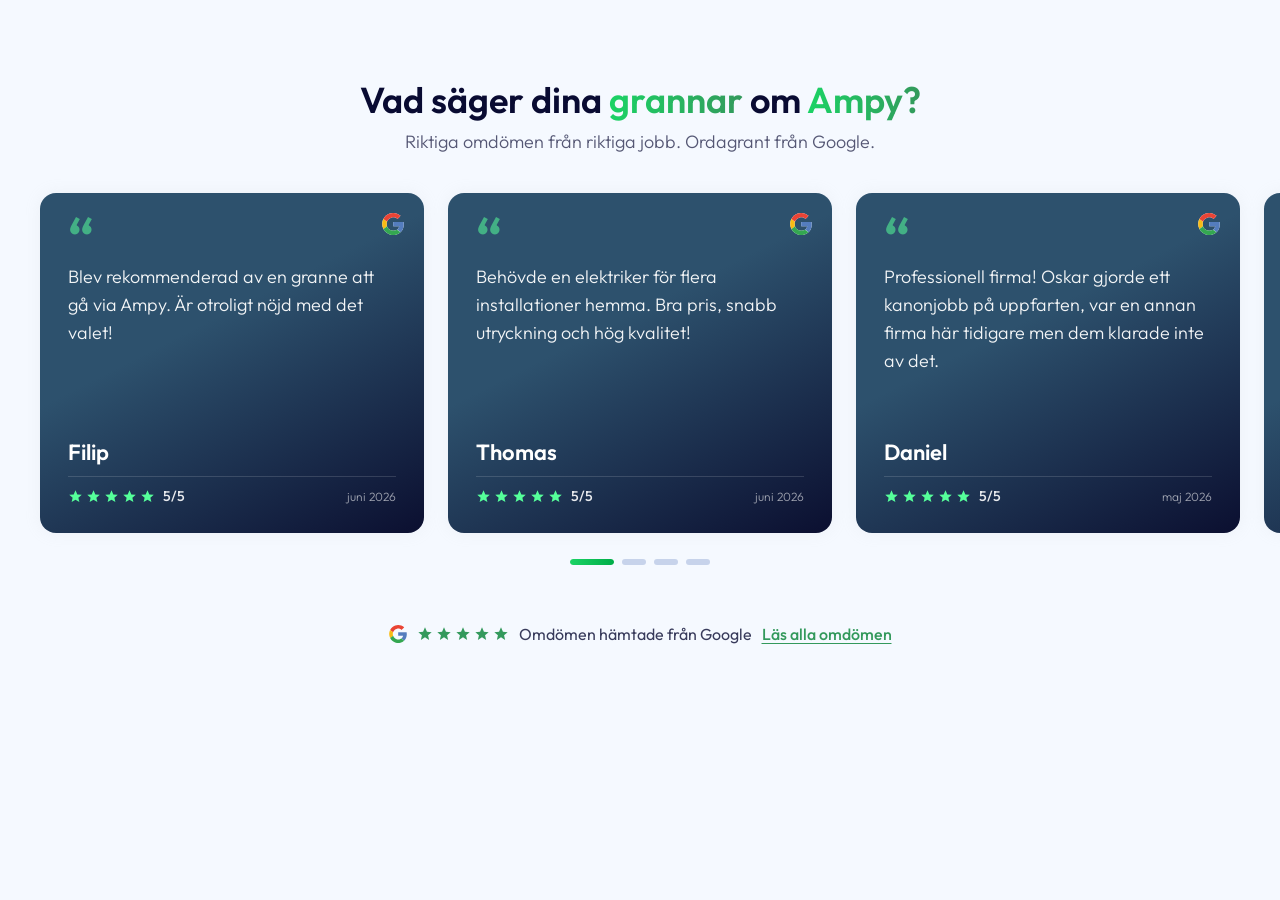
==== redesign/a/index.html @ e59522d5 "redesign: 3 divergenta riktningar (A/B/C) for owner-pick Speglar Picasso components/testimonials/red" ====
<!DOCTYPE html>
<html lang="sv-SE">
<head>
<meta charset="UTF-8">
<meta name="viewport" content="width=device-width, initial-scale=1">
<title>Ampy Testimonials — Version A: Ren scen</title>
<link rel="preconnect" href="https://fonts.googleapis.com">
<link rel="preconnect" href="https://fonts.gstatic.com" crossorigin>
<link href="https://fonts.googleapis.com/css2?family=Outfit:wght@300;400;500;600;700&display=swap" rel="stylesheet">
<link rel="stylesheet" href="../shared/tokens.css">
<link rel="stylesheet" href="../shared/splide.css">
<style>
/* ============================================================
   VERSION A — "Ren scen"
   Vit panel borta: korten står direkt på sidbakgrunden.
   Evify-ramverket (stark rubrik ovan + proof-rad under) i Ampy-DNA.
   Kortet: citat-tecken, citat, namn, delare, 5/5 + datum-meta.
   Ärlig paginering (alla prickar) + fungerande progress-bar, 6s tempo.
   ⚑ [GAP] Datum är PLATSHÅLLARE tills riktiga Google-datum bekräftats.
   ============================================================ */
html { font-size: 62.5%; box-sizing: border-box; }
*, *::before, *::after { box-sizing: inherit; }
body {
  margin: 0;
  font-family: 'Outfit', sans-serif;
  font-weight: 300;
  font-size: var(--aptext-sm);
  background: var(--color-2, hsl(216 100% 98%));
  color: var(--apmidnight-blue);
  -webkit-font-smoothing: antialiased;
}

.testimonial-a { padding: var(--apspace-2xl) var(--apspace-m); overflow: hidden; }
.testimonial-a__inner { max-width: 1200px; margin: 0 auto; }

/* --- Rubrikpartiet (Evify-mönstret: tyngre rubrik + subline) --- */
.testimonial-a__header { text-align: center; max-width: 72rem; margin: 0 auto var(--apspace-l); }
.testimonial-a__heading {
  margin: 0 0 var(--apspace-2xs);
  font-size: var(--aptext-2xl);
  font-weight: 600;
  line-height: 1.15;
  color: var(--apmidnight-blue);
}
.testimonial-a__heading .hl {
  background: linear-gradient(90deg, var(--brightgreen), var(--color-5));
  -webkit-background-clip: text; background-clip: text;
  -webkit-text-fill-color: transparent;
}
.testimonial-a__subline {
  margin: 0;
  font-size: var(--aptext-m);
  font-weight: 300;
  color: rgba(9, 11, 50, 0.68);
}

/* --- Slider --- */
.testimonial-a .splide__track { overflow: visible; }
.testimonial-a .splide { padding-bottom: var(--apspace-l); }
.card {
  display: flex; flex-direction: column;
  min-height: 340px; height: 100%;
  padding: var(--apspace-m);
  border-radius: var(--radius);
  background: linear-gradient(-27deg, #0b0f30 0%, #2d516d 60%);
  color: #fff;
  box-shadow: 0 0 16px 0 rgba(190, 190, 190, 0.14);
  position: relative;
}
.card__quote-mark {
  font-size: 5.6rem; line-height: 0.6;
  font-weight: 600;
  color: var(--apneon-mint);
  opacity: 0.55;
  height: 2.8rem;
  user-select: none;
}
.card__google {
  position: absolute; top: var(--apspace-s); right: var(--apspace-s);
  width: 22px; height: 22px;
}
.card__text {
  margin: var(--apspace-xs) 0 0;
  font-size: var(--aptext-m);
  font-weight: 300;
  line-height: 1.55;
  color: rgba(255, 255, 255, 0.94);
}
.card__spacer { flex: 1 1 auto; min-height: var(--apspace-s); }
.card__name { margin: 0 0 var(--apspace-2xs); font-size: var(--aptext-ml); font-weight: 600; }
.card__divider { border: 0; border-top: 1px solid rgba(255, 255, 255, 0.14); margin: 0 0 var(--apspace-2xs); }
.card__meta { display: flex; align-items: center; gap: 0.8rem; }
.card__stars { display: inline-flex; gap: 0.3rem; }
.card__stars svg { width: 15px; height: 15px; fill: var(--apneon-mint); }
.card__score { font-size: var(--aptext-s); font-weight: 500; color: rgba(255, 255, 255, 0.9); }
.card__date { margin-left: auto; font-size: var(--aptext-xs); font-weight: 300; color: rgba(255, 255, 255, 0.6); }

/* --- Ärlig paginering + progress-bar --- */
.testimonial-a .splide__pagination { position: static; transform: none; left: auto; margin-top: var(--apspace-s); gap: 0.8rem; padding: 0.6rem 0; justify-content: center; }
.testimonial-a .splide__pagination__page {
  width: 2.4rem; height: 0.6rem; border-radius: var(--apradius-full);
  background: #c7d3eb; border: none; opacity: 1; transform: none;
  transition: width .3s ease, background-color .3s ease;
  position: relative; overflow: hidden; cursor: pointer;
  padding: 0; margin: 0;
}
.testimonial-a .splide__pagination__page.is-active { width: 4.4rem; background: #cfe9d9; }
.testimonial-a .splide__pagination__page.is-active::after {
  content: ""; position: absolute; inset: 0; width: 100%;
  border-radius: inherit;
  background: linear-gradient(90deg, var(--brightgreen), #00ad48);
  transform: scaleX(0); transform-origin: left center;
  animation: pageLoad var(--page-duration, 6500ms) linear forwards;
}
.testimonial-a .splide__pagination__page.is-active.paused::after { animation-play-state: paused; }
@keyframes pageLoad { from { transform: scaleX(0); } to { transform: scaleX(1); } }

/* --- Proof-raden under (Evify-mönstret, candour-versionen: utan siffra) --- */
.testimonial-a__proof {
  display: flex; align-items: center; justify-content: center; flex-wrap: wrap;
  gap: 1rem; margin-top: var(--apspace-xs); text-align: center;
}
.testimonial-a__proof-g { width: 18px; height: 18px; }
.testimonial-a__proof-stars { display: inline-flex; gap: 0.3rem; }
.testimonial-a__proof-stars svg { width: 16px; height: 16px; fill: var(--color-5); }
.testimonial-a__proof-text { font-size: var(--aptext-sm); font-weight: 400; color: rgba(9, 11, 50, 0.8); }
.testimonial-a__proof-link {
  font-size: var(--aptext-sm); font-weight: 500;
  color: var(--color-5); text-decoration: underline; text-underline-offset: 3px;
}
.testimonial-a__proof-link:hover { color: var(--apteal-core); }

@media (max-width: 820px) {
  .testimonial-a { padding: var(--apspace-xl) var(--apspace-s); }
  .testimonial-a__heading { font-size: var(--aptext-xl); }
  .testimonial-a__subline { font-size: var(--aptext-sm); }
  .card { min-height: 300px; }
}
@media (prefers-reduced-motion: reduce) {
  .testimonial-a .splide__pagination__page.is-active::after { animation: none; }
}
</style>
</head>
<body>

<section class="testimonial-a" aria-label="Omdömen från Ampys kunder">
  <div class="testimonial-a__inner">

    <header class="testimonial-a__header">
      <h2 class="testimonial-a__heading">Vad säger dina <span class="hl">grannar</span> om <span class="hl">Ampy?</span></h2>
      <p class="testimonial-a__subline">Riktiga omdömen från riktiga jobb. Ordagrant från Google.</p>
    </header>

    <div class="splide" id="review-slider" aria-label="Kundomdömen">
      <div class="splide__track">
        <ul class="splide__list"><!-- slides injiceras av JS från REVIEWS --></ul>
      </div>
    </div>

    <div class="testimonial-a__proof">
      <img class="testimonial-a__proof-g" src="../shared/google-g.svg" alt="Google">
      <span class="testimonial-a__proof-stars" aria-label="Femstjärniga omdömen">
        <svg viewBox="0 0 24 24"><path d="M12 2l2.9 6.6 7.1.6-5.4 4.7 1.6 7L12 17l-6.2 3.9 1.6-7L2 9.2l7.1-.6z"/></svg>
        <svg viewBox="0 0 24 24"><path d="M12 2l2.9 6.6 7.1.6-5.4 4.7 1.6 7L12 17l-6.2 3.9 1.6-7L2 9.2l7.1-.6z"/></svg>
        <svg viewBox="0 0 24 24"><path d="M12 2l2.9 6.6 7.1.6-5.4 4.7 1.6 7L12 17l-6.2 3.9 1.6-7L2 9.2l7.1-.6z"/></svg>
        <svg viewBox="0 0 24 24"><path d="M12 2l2.9 6.6 7.1.6-5.4 4.7 1.6 7L12 17l-6.2 3.9 1.6-7L2 9.2l7.1-.6z"/></svg>
        <svg viewBox="0 0 24 24"><path d="M12 2l2.9 6.6 7.1.6-5.4 4.7 1.6 7L12 17l-6.2 3.9 1.6-7L2 9.2l7.1-.6z"/></svg>
      </span>
      <span class="testimonial-a__proof-text">Omdömen hämtade från Google</span>
      <a class="testimonial-a__proof-link" href="#gap-google-profil">Läs alla omdömen</a>
    </div>

  </div>
</section>

<script src="../shared/splide.min.js"></script>
<script>
/* Riktiga citat från ampy.se (Google-recensioner, ordagrant).
   ⚑ [GAP] date-fälten är PLATSHÅLLARE — ersätt med riktiga datum från Google-profilen.
   Jonas (avhugget citat på live) är utelämnad tills fulltexten finns. */
const REVIEWS = [
  { name: "Filip", text: "Blev rekommenderad av en granne att gå via Ampy. Är otroligt nöjd med det valet!", date: "juni 2026" },
  { name: "Thomas", text: "Behövde en elektriker för flera installationer hemma. Bra pris, snabb utryckning och hög kvalitet!", date: "juni 2026" },
  { name: "Daniel", text: "Professionell firma! Oskar gjorde ett kanonjobb på uppfarten, var en annan firma här tidigare men dem klarade inte av det.", date: "maj 2026" },
  { name: "Mathias", text: "Sökte en helhetslösning för hembatteri. Ampy levererade över förväntan. Snabbt, smidigt och tryggt!", date: "maj 2026" },
  { name: "Kristoffer", text: "Bästa elektrikern vi anlitat! Otroligt noggranna med detaljerna och städade till och med efter sig. Mycket nöjd kund.", date: "april 2026" },
  { name: "Adam", text: "Proffsig rådgivning inför vår installation. Känns tryggt att anlita experter.", date: "april 2026" },
  { name: "Moa", text: "Snabb hjälp när elcentralen strulade. Ampy dök upp direkt och löste allt med högsta precision. Rekommenderas!", date: "mars 2026" },
  { name: "Maria", text: "Hade hört gott om Ampy och de gjorde mig inte besviken. Kvalitet, transparens och bra pris i ett och samma paket!", date: "mars 2026" },
  { name: "Josephine", text: "Fick hjälp med belysningen i hela lägenheten under min renovering. Väldigt nöjd.", date: "februari 2026" },
  { name: "Sofia", text: "Jättebra och professionell service! Elektrikern förstod direkt vad som behövde göras och utförde arbetet effektivt och med mycket bra resultat.", date: "februari 2026" }
];

const STAR = '<svg viewBox="0 0 24 24" aria-hidden="true"><path d="M12 2l2.9 6.6 7.1.6-5.4 4.7 1.6 7L12 17l-6.2 3.9 1.6-7L2 9.2l7.1-.6z"/></svg>';
const list = document.querySelector('.splide__list');
list.innerHTML = REVIEWS.map(r => `
  <li class="splide__slide">
    <figure class="card" style="margin:0">
      <span class="card__quote-mark" aria-hidden="true">“</span>
      <img class="card__google" src="../shared/google-g.svg" alt="Google-omdöme">
      <blockquote class="card__text" style="margin:var(--apspace-xs) 0 0">${r.text}</blockquote>
      <span class="card__spacer"></span>
      <figcaption class="card__name">${r.name}</figcaption>
      <hr class="card__divider">
      <div class="card__meta">
        <span class="card__stars" role="img" aria-label="5 av 5 stjärnor">${STAR.repeat(5)}</span>
        <span class="card__score">5/5</span>
        <span class="card__date">${r.date}</span>
      </div>
    </figure>
  </li>`).join('');

const splide = new Splide('#review-slider', {
  type: 'slide', perPage: 3, perMove: 1, gap: '24px',
  autoplay: true, interval: 6000, speed: 500,
  pauseOnHover: true, rewind: true, arrows: false, pagination: true,
  mediaQuery: 'max',
  breakpoints: { 1024: { perPage: 2 }, 820: { perPage: 1 } }
}).mount();

/* Progress-bar på aktiv prick — samma idé som originalets (döda) loader, nu kopplad rätt */
const sliderEl = document.getElementById('review-slider');
sliderEl.style.setProperty('--page-duration', (6000 + 500) + 'ms');
const restart = () => {
  const b = sliderEl.querySelector('.splide__pagination__page.is-active');
  if (!b) return;
  b.style.animation = 'none'; void b.offsetWidth; b.style.animation = '';
};
splide.on('move', restart);
sliderEl.addEventListener('mouseenter', () => {
  const b = sliderEl.querySelector('.splide__pagination__page.is-active');
  if (b) b.classList.add('paused');
});
sliderEl.addEventListener('mouseleave', () => {
  const b = sliderEl.querySelector('.splide__pagination__page.is-active');
  if (b) b.classList.remove('paused');
});
restart();
</script>
</body>
</html>
---- redesign/shared/tokens.css ----
/* tokens.css — REAL Ampy tokens, fetched 2026-07-18 (verbatim, do not edit)
   src: https://ampy.se/wp-content/cache/flying-press/775fd0e5c09e.global-variables.min.css
   +    https://ampy.se/wp-content/cache/flying-press/c5a3e91e7e7a.color-palettes.min.css
   Assumes html{font-size:62.5%} (1rem = 10px), set by theme layer in styles.css. */

/* === global-variables.min.css === */
:root{--space-xs:clamp(0.90rem, calc(0.90rem + 0.0022 * (100vw - 380px)), 1.10rem);--space-s:clamp(1.30rem, calc(1.30rem + 0.0033 * (100vw - 380px)), 1.60rem);--space-m:clamp(2.00rem, calc(2.00rem + 0.0044 * (100vw - 380px)), 2.40rem);--space-l:clamp(3.00rem, calc(3.00rem + 0.0067 * (100vw - 380px)), 3.60rem);--space-xl:clamp(4.50rem, calc(4.50rem + 0.0100 * (100vw - 380px)), 5.40rem);--space-xxl:clamp(6.80rem, calc(6.80rem + 0.0144 * (100vw - 380px)), 8.10rem);--space-section:clamp(10.00rem, calc(10.00rem + 0.0222 * (100vw - 380px)), 12.00rem);--logo-width:clamp(12.00rem, calc(12.00rem + 0.0889 * (100vw - 380px)), 20.00rem);--h1:clamp(5.00rem, calc(5.00rem + 0.0133 * (100vw - 380px)), 6.20rem);--h2:clamp(3.70rem, calc(3.70rem + 0.0111 * (100vw - 380px)), 4.70rem);--h3:clamp(2.80rem, calc(2.80rem + 0.0078 * (100vw - 380px)), 3.50rem);--h4:clamp(2.10rem, calc(2.10rem + 0.0056 * (100vw - 380px)), 2.60rem);--h5:clamp(1.60rem, calc(1.60rem + 0.0044 * (100vw - 380px)), 2.00rem);--h6:clamp(1.20rem, calc(1.20rem + 0.0033 * (100vw - 380px)), 1.50rem);--grid-gap:var(--space-xl) var(--space-l);--grid-gap-s:var(--space-l) var(--space-m);--card-gap:var(--space-m);--content-gap:calc(var(--space-m) * 1.5);--container-gap:var(--space-xxl);--padding-section:var(--space-section) var(--space-m);--offset:80px;--text-line-height:calc(10px + 2ex);--heading-line-height:calc(7px + 2ex);--text-font-weight:400;--heading-font-weight:600;--text-color:var(--base);--heading-color:var(--base-ultra-dark);--radius:16px;--radius-inside:calc(var(--radius) * 0.5);--radius-outside:calc(var(--radius) * 1.4);--radius-btn:.3em;--radius-pill:9999px;--radius-circle:50%;--radius-s:12px;--radius-m:16px;--radius-l:24px;--radius-xl:36px;--border-color:var(--base-light);--container-width:1280px;--container-min-width:380px;--max-width:980px;--max-width-m:840px;--max-width-s:640px;--min-height:340px;--min-height-section:540px;--grid-1:repeat(1, minmax(0, 1fr));--grid-2:repeat(2, minmax(0, 1fr));--grid-3:repeat(3, minmax(0, 1fr));--grid-4:repeat(4, minmax(0, 1fr));--grid-5:repeat(5, minmax(0, 1fr));--grid-6:repeat(6, minmax(0, 1fr));--grid-7:repeat(7, minmax(0, 1fr));--grid-8:repeat(8, minmax(0, 1fr));--grid-9:repeat(9, minmax(0, 1fr));--grid-10:repeat(10, minmax(0, 1fr));--grid-11:repeat(11, minmax(0, 1fr));--grid-12:repeat(12, minmax(0, 1fr));--grid-1-2:minmax(0, 1fr) minmax(0, 2fr);--grid-1-3:minmax(0, 1fr) minmax(0, 3fr);--grid-1-4:minmax(0, 1fr) minmax(0, 4fr);--grid-2-1:minmax(0, 2fr) minmax(0, 1fr);--grid-2-3:minmax(0, 2fr) minmax(0, 3fr);--grid-2-4:minmax(0, 2fr) minmax(0, 4fr);--grid-3-1:minmax(0, 3fr) minmax(0, 1fr);--grid-3-2:minmax(0, 3fr) minmax(0, 2fr);--grid-3-4:minmax(0, 3fr) minmax(0, 4fr);--grid-4-1:minmax(0, 4fr) minmax(0, 1fr);--grid-4-2:minmax(0, 4fr) minmax(0, 2fr);--grid-4-3:minmax(0, 4fr) minmax(0, 3fr);--min-viewport:360;--max-viewport:1600;--base-font:10;--clamp-unit:1vw;--apmidnight-blue:#090b32;--apteal-core:#00a991;--apemerald-flow:#39c281;--apseafoam-mint:#5cc5b6;--apneon-mint:#55ff9a;--apsublime-green:#a0fbc9;--apmint-surge:#9de1ec;--apcrystal-blue:#b6f2ff;--apaqua-frost:#ddf9fd;--appure-white:#ffffff;--apsky-mist:#f5f9ff;--apmilk-white:#f5f5f5;--apmilk-white-5:rgba(245,245,245,0.05);--apmilk-white-10:rgba(245,245,245,0.1);--apmilk-white-20:rgba(245,245,245,0.2);--apmilk-white-30:rgba(245,245,245,0.3);--apmilk-white-40:rgba(245,245,245,0.4);--apmilk-white-50:rgba(245,245,245,0.5);--apmilk-white-60:rgba(245,245,245,0.6);--apmilk-white-70:rgba(245,245,245,0.7);--apmilk-white-80:rgba(245,245,245,0.8);--apmilk-white-90:rgba(245,245,245,0.9);--apgray-white:rgb(217,217,217);--apcharcoal-gray:rgb(51,51,51);--apdarkest-black:rgb(30,30,30);--apdarkest-black-5:rgba(30,30,30,0.05);--apdarkest-black-10:rgba(30,30,30,0.1);--apdarkest-black-20:rgba(30,30,30,0.2);--apdarkest-black-30:rgba(30,30,30,0.3);--apdarkest-black-40:rgba(30,30,30,0.4);--apdarkest-black-50:rgba(30,30,30,0.5);--apdarkest-black-60:rgba(30,30,30,0.6);--apdarkest-black-70:rgba(30,30,30,0.7);--apdarkest-black-80:rgba(30,30,30,0.8);--apdarkest-black-90:rgba(30,30,30,0.9);--apdeepest-blue:rgb(14,15,21);--appure-black:rgb(0,0,0);--appure-black-5:rgba(0,0,0,0.05);--appure-black-10:rgba(0,0,0,0.1);--appure-black-20:rgba(0,0,0,0.2);--appure-black-30:rgba(0,0,0,0.3);--appure-black-40:rgba(0,0,0,0.4);--appure-black-50:rgba(0,0,0,0.5);--appure-black-60:rgba(0,0,0,0.6);--appure-black-70:rgba(0,0,0,0.7);--appure-black-80:rgba(0,0,0,0.8);--appure-black-90:rgba(0,0,0,0.9);--apmin-screen-width:320px;--apmax-screen-width:1280px;--apmidnight-blue:rgb(9,11,50);--apteal-core:rgb(0,169,145);--apemerald-flow:rgb(57,194,129);--apseafoam-mint:rgb(92,197,182);--apneon-mint:rgb(85,255,154);--apsublime-green:rgb(160,251,201);--apmint-surge:rgb(157,225,236);--apcrystal-blue:rgb(182,242,255);--apaqua-frost:rgb(221,249,253);--appure-white:rgb(255,255,255);--apsky-mist:rgb(245,249,255);--apmilk-white:rgb(245,245,245);--apmilk-white-5:rgba(245,245,245,0.05);--apmilk-white-10:rgba(245,245,245,0.1);--apmilk-white-20:rgba(245,245,245,0.2);--apmilk-white-30:rgba(245,245,245,0.3);--apmilk-white-40:rgba(245,245,245,0.4);--apmilk-white-50:rgba(245,245,245,0.5);--apmilk-white-60:rgba(245,245,245,0.6);--apmilk-white-70:rgba(245,245,245,0.7);--apmilk-white-80:rgba(245,245,245,0.8);--apmilk-white-90:rgba(245,245,245,0.9);--apgray-white:rgb(217,217,217);--apcharcoal-gray:rgb(51,51,51);--apdarkest-black:rgb(30,30,30);--apdarkest-black-5:rgba(30,30,30,0.05);--apdarkest-black-10:rgba(30,30,30,0.1);--apdarkest-black-20:rgba(30,30,30,0.2);--apdarkest-black-30:rgba(30,30,30,0.3);--apdarkest-black-40:rgba(30,30,30,0.4);--apdarkest-black-50:rgba(30,30,30,0.5);--apdarkest-black-60:rgba(30,30,30,0.6);--apdarkest-black-70:rgba(30,30,30,0.7);--apdarkest-black-80:rgba(30,30,30,0.8);--apdarkest-black-90:rgba(30,30,30,0.9);--apdeepest-blue:rgb(14,15,21);--appure-black:rgb(0,0,0);--appure-black-5:rgba(0,0,0,0.05);--appure-black-10:rgba(0,0,0,0.1);--appure-black-20:rgba(0,0,0,0.2);--appure-black-30:rgba(0,0,0,0.3);--appure-black-40:rgba(0,0,0,0.4);--appure-black-50:rgba(0,0,0,0.5);--appure-black-60:rgba(0,0,0,0.6);--appure-black-70:rgba(0,0,0,0.7);--appure-black-80:rgba(0,0,0,0.8);--appure-black-90:rgba(0,0,0,0.9);--apspace-4xs:clamp(0.52rem,calc(-0.03vw + 0.53rem),0.49rem);--apspace-3xs:clamp(0.66rem,calc(0.05vw + 0.64rem),0.7rem);--apspace-2xs:clamp(0.82rem,calc(0.18vw + 0.76rem),0.99rem);--apspace-xs:clamp(1.02rem,calc(0.39vw + 0.9rem),1.4rem);--apspace-s:clamp(1.28rem,calc(0.73vw + 1.05rem),1.98rem);--apspace-m:clamp(1.6rem,calc(1.25vw + 1.2rem),2.8rem);--apspace-l:clamp(2rem,calc(2.04vw + 1.35rem),3.96rem);--apspace-xl:clamp(2.5rem,calc(3.23vw + 1.47rem),5.6rem);--apspace-2xl:clamp(3.13rem,calc(4.99vw + 1.53rem),7.92rem);--apspace-3xl:clamp(3.91rem,calc(7.59vw + 1.48rem),11.19rem);--apspace-4xl:clamp(4.88rem,calc(11.4vw + 1.23rem),15.83rem);--aptext-xs:clamp(1rem,calc(0.21vw + 0.93rem),1.2rem);--aptext-s:clamp(1.2rem,calc(0.21vw + 1.13rem),1.4rem);--aptext-sm:clamp(1.4rem,calc(0.21vw + 1.33rem),1.6rem);--aptext-m:clamp(1.6rem,calc(0.21vw + 1.53rem),1.8rem);--aptext-mm:clamp(1.8rem,calc(0.21vw + 1.73rem),2rem);--aptext-ml:clamp(2rem,calc(0.21vw + 1.93rem),2.2rem);--aptext-l:clamp(2.2rem,calc(0.21vw + 2.13rem),2.4rem);--aptext-lm:clamp(2.2rem,calc(0.63vw + 2rem),2.8rem);--aptext-xl:clamp(2.4rem,calc(0.83vw + 2.13rem),3.2rem);--aptext-2xl:clamp(2.6rem,calc(1.04vw + 2.27rem),3.6rem);--aptext-2-5xl:clamp(2.8rem,calc(1.25vw + 2.4rem),4rem);--aptext-3xl:clamp(3rem,calc(1.88vw + 2.4rem),4.8rem);--aptext-3-5xl:clamp(3.2rem,calc(2.08vw + 2.53rem),5.2rem);--aptext-4xl:clamp(3.4rem,calc(2.71vw + 2.53rem),6rem);--aptext-5xl:clamp(4rem,calc(3.75vw + 2.8rem),7.6rem);--aphero-title-size:var(--aptext-4xl);--appost-title-size:var(--aptext-2xl);--apnav-link-size:var(--aptext-s);--apheader-space:var(--apspace-s);--apbtn-space:var(--apspace-xs) var(--apspace-s);--apcard-space:var(--apspace-s);--apfooter-space:var(--apspace-s) var(--apspace-m);--apcolumns-1:repeat(1,minmax(0,1fr));--apcolumns-2:repeat(2,minmax(0,1fr));--apcolumns-3:repeat(3,minmax(0,1fr));--apcolumns-4:repeat(4,minmax(0,1fr));--apcolumns-5:repeat(5,minmax(0,1fr));--apcolumns-6:repeat(6,minmax(0,1fr));--apcolumns-7:repeat(7,minmax(0,1fr));--apcolumns-8:repeat(8,minmax(0,1fr));--apradius-xs:clamp(0.4rem,calc(0vw + 0.4rem),0.4rem);--apradius-s:clamp(0.6rem,calc(0.21vw + 0.53rem),0.8rem);--apradius-m:clamp(1rem,calc(0.21vw + 0.93rem),1.2rem);--apradius-l:clamp(1.6rem,calc(0.42vw + 1.47rem),2rem);--apradius-xl:clamp(2.4rem,calc(0.83vw + 2.13rem),3.2rem);--apradius-full:999rem;--apshadow-xs:0 1px 2px var(--shadow-primary);--apshadow-s:0 1.5px 3px var(--shadow-primary);--apshadow-m:0 2px 6px var(--shadow-primary);--apshadow-l:0 3px 12px var(--shadow-primary);--apshadow-xl:0 6px 48px var(--shadow-primary)}

/* === color-palettes.min.css (carries --brightgreen, --color-5, --white, --color-2) === */
:root{--white:hsl(0 0% 100%);--color-2:hsl(216 100% 98%);--color-3:hsl(237 69% 12%);--color-4:hsl(0 0% 91%);--color-5:hsl(144 50% 40%);--color-6:hsl(0 0% 74%);--color-7:hsl(189 43% 56%);--color-8:hsl(0 0% 12%);--color-9:hsl(80 100% 99%);--color-10:hsl(171 95% 41%);--color-11:hsl(185 66% 90%);--color-12:hsl(144 50% 40%);--color-13:hsl(191 100% 89%);--color-14:hsl(220 48% 22%);--color-15:hsl(171 100% 33%);--color-16:hsl(146 33% 92%);--color-17:hsl(0 0% 82%);--color-18:hsl(237 47% 20%);--color-19:hsl(0 0% 92%);--color-20:hsl(0 0% 20%);--color-21:hsl(144 100% 67%);--color-22:hsl(144 50% 40%);--color-23:hsl(146 71% 93%);--color-24:hsl(237 50% 31%);--color-25:hsl(171 95% 41%);--color-26:hsl(191 100% 86%);--color-27:hsl(0 0% 85%);--color-28:hsl(0 0% 62%);--color-29:hsl(192 100% 95%);--color-30:hsl(0 0% 75% / 0.45);--brightgreen:#1BD365;--80%-white:hsla(0, 0%, 100%, 0.8);--bricks-color-otihgr:#e4f1ea;--blue:#4b85fd;--blueishwhite:#eaf0fb}
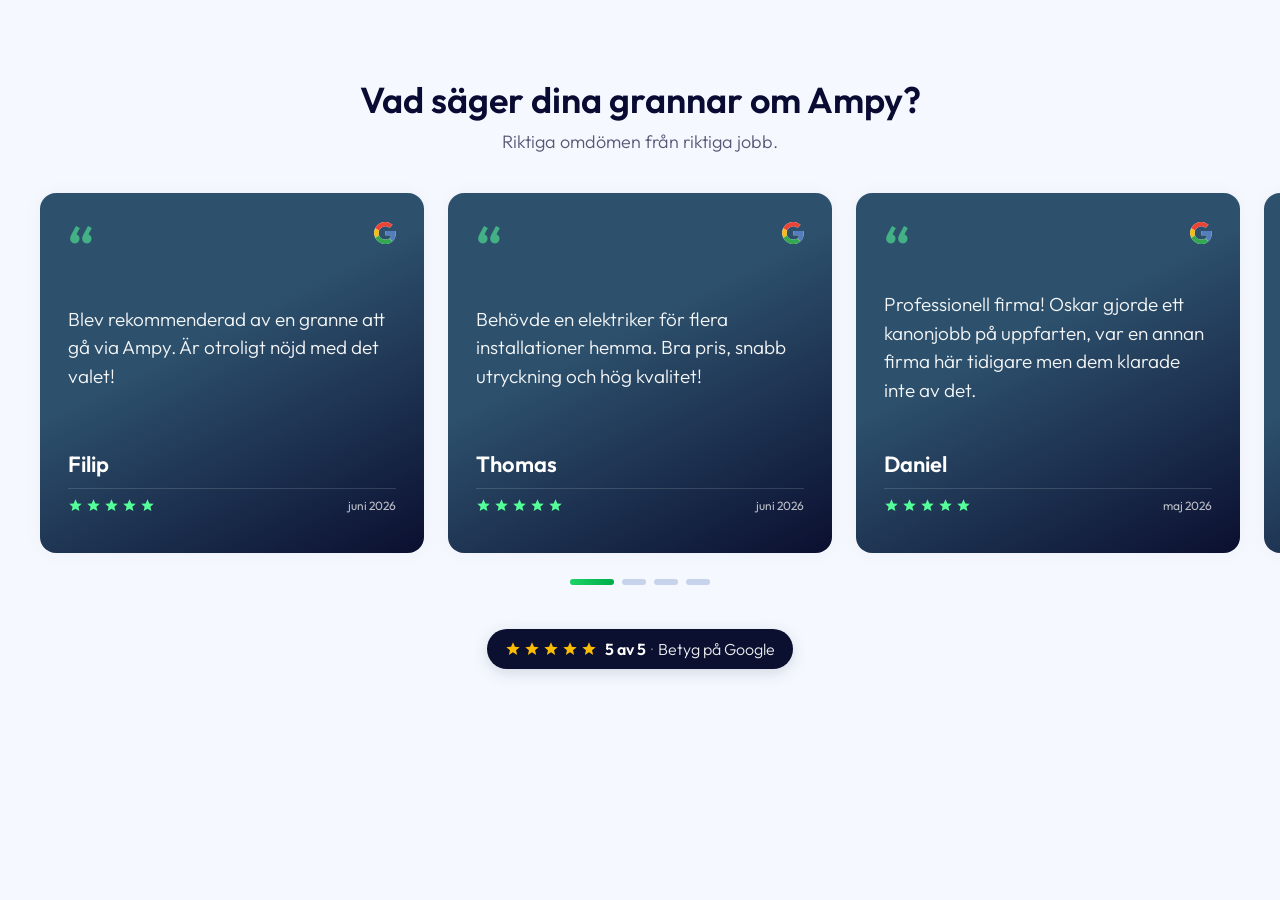
==== commit 71ddb5ce: "redesign: A slutversion + ägar-feedback + polish-pass; B/C borttagna Speglar Picasso components/test" ====
--- a/redesign/a/index.html
+++ b/redesign/a/index.html
@@ -3,7 +3,7 @@
 <head>
 <meta charset="UTF-8">
 <meta name="viewport" content="width=device-width, initial-scale=1">
-<title>Ampy Testimonials — Version A: Ren scen</title>
+<title>Ampy Testimonials — Version A (final)</title>
 <link rel="preconnect" href="https://fonts.googleapis.com">
 <link rel="preconnect" href="https://fonts.gstatic.com" crossorigin>
 <link href="https://fonts.googleapis.com/css2?family=Outfit:wght@300;400;500;600;700&display=swap" rel="stylesheet">
@@ -11,12 +11,17 @@
 <link rel="stylesheet" href="../shared/splide.css">
 <style>
 /* ============================================================
-   VERSION A — "Ren scen"
-   Vit panel borta: korten står direkt på sidbakgrunden.
-   Evify-ramverket (stark rubrik ovan + proof-rad under) i Ampy-DNA.
-   Kortet: citat-tecken, citat, namn, delare, 5/5 + datum-meta.
-   Ärlig paginering (alla prickar) + fungerande progress-bar, 6s tempo.
-   ⚑ [GAP] Datum är PLATSHÅLLARE tills riktiga Google-datum bekräftats.
+   VERSION A — "Ren scen" (FINAL, ägar-feedback 2026-07-19)
+   Ändringar mot v1:
+   1. Rubrik svart, ingen gradient (var: grön highlight på grannar/Ampy).
+   2. Subline: "Riktiga omdömen från riktiga jobb." (kortad).
+   3. Citat centrerat vertikalt i kortet (var: högt upp) + en gnutta större.
+   4. Snabbare autoplay (5s, var 6s).
+   5. Proof-rad + "Läs alla omdömen"-länk ERSATT av Google-betyg-badge
+      (inget som tar bort användaren från sajten).
+   6. Mobil: 4 kurerade omdömen (var: 10) → max 4 prickar.
+   ⚑ [GAP] Datum = PLATSHÅLLARE. ⚑ [CANDOUR] "5 av 5 · Betyg på Google"
+   måste = aktuellt Google-snitt vid go-live (foretagsdata §5, never-assert-lista).
    ============================================================ */
 html { font-size: 62.5%; box-sizing: border-box; }
 *, *::before, *::after { box-sizing: inherit; }
@@ -33,19 +38,14 @@
 .testimonial-a { padding: var(--apspace-2xl) var(--apspace-m); overflow: hidden; }
 .testimonial-a__inner { max-width: 1200px; margin: 0 auto; }
 
-/* --- Rubrikpartiet (Evify-mönstret: tyngre rubrik + subline) --- */
+/* --- Rubrikpartiet --- */
 .testimonial-a__header { text-align: center; max-width: 72rem; margin: 0 auto var(--apspace-l); }
 .testimonial-a__heading {
   margin: 0 0 var(--apspace-2xs);
   font-size: var(--aptext-2xl);
   font-weight: 600;
   line-height: 1.15;
-  color: var(--apmidnight-blue);
-}
-.testimonial-a__heading .hl {
-  background: linear-gradient(90deg, var(--brightgreen), var(--color-5));
-  -webkit-background-clip: text; background-clip: text;
-  -webkit-text-fill-color: transparent;
+  color: var(--apmidnight-blue); /* svart, ingen gradient */
 }
 .testimonial-a__subline {
   margin: 0;
@@ -56,53 +56,62 @@
 
 /* --- Slider --- */
 .testimonial-a .splide__track { overflow: visible; }
-.testimonial-a .splide { padding-bottom: var(--apspace-l); }
+.testimonial-a .splide { padding-bottom: var(--apspace-2xs); }
+
+/* --- Kortet (älskat DNA bevarat; citat centrerat + gnutta större) --- */
 .card {
   display: flex; flex-direction: column;
-  min-height: 340px; height: 100%;
-  padding: var(--apspace-m);
+  min-height: 360px; height: 100%;
+  padding: var(--apspace-m) var(--apspace-m) var(--apspace-l);
   border-radius: var(--radius);
   background: linear-gradient(-27deg, #0b0f30 0%, #2d516d 60%);
   color: #fff;
   box-shadow: 0 0 16px 0 rgba(190, 190, 190, 0.14);
   position: relative;
 }
+.card__top { display: flex; align-items: center; justify-content: space-between; min-height: 2.4rem; }
 .card__quote-mark {
-  font-size: 5.6rem; line-height: 0.6;
+  font-size: 5.6rem; line-height: 1;
   font-weight: 600;
   color: var(--apneon-mint);
   opacity: 0.55;
-  height: 2.8rem;
+  height: 2.4rem;
+  margin-top: -0.4rem;
   user-select: none;
 }
-.card__google {
-  position: absolute; top: var(--apspace-s); right: var(--apspace-s);
-  width: 22px; height: 22px;
-}
+.card__google { width: 22px; height: 22px; flex: 0 0 auto; }
+/* Citatet: fyller mittzonen och centreras vertikalt mellan citattecken och foten */
+.card__body { flex: 1 1 auto; display: flex; align-items: center; padding: var(--apspace-s) 0; }
 .card__text {
-  margin: var(--apspace-xs) 0 0;
-  font-size: var(--aptext-m);
+  margin: 0;
+  font-size: var(--card-text-size);
   font-weight: 300;
-  line-height: 1.55;
-  color: rgba(255, 255, 255, 0.94);
-}
-.card__spacer { flex: 1 1 auto; min-height: var(--apspace-s); }
+  line-height: 1.5;
+  color: rgba(255, 255, 255, 0.95);
+}
+.card__foot { flex: 0 0 auto; }
 .card__name { margin: 0 0 var(--apspace-2xs); font-size: var(--aptext-ml); font-weight: 600; }
 .card__divider { border: 0; border-top: 1px solid rgba(255, 255, 255, 0.14); margin: 0 0 var(--apspace-2xs); }
 .card__meta { display: flex; align-items: center; gap: 0.8rem; }
 .card__stars { display: inline-flex; gap: 0.3rem; }
 .card__stars svg { width: 15px; height: 15px; fill: var(--apneon-mint); }
-.card__score { font-size: var(--aptext-s); font-weight: 500; color: rgba(255, 255, 255, 0.9); }
-.card__date { margin-left: auto; font-size: var(--aptext-xs); font-weight: 300; color: rgba(255, 255, 255, 0.6); }
-
-/* --- Ärlig paginering + progress-bar --- */
+.card__date { margin-left: auto; font-size: var(--aptext-xs); font-weight: 400; color: rgba(255, 255, 255, 0.72); }
+
+/* "en gnutta större" än aptext-m (16–18px): 17–19px */
+:root { --card-text-size: clamp(1.7rem, calc(0.21vw + 1.63rem), 1.9rem); }
+
+/* --- Paginering + progress-bar (snabbare, alla prickar) --- */
 .testimonial-a .splide__pagination { position: static; transform: none; left: auto; margin-top: var(--apspace-s); gap: 0.8rem; padding: 0.6rem 0; justify-content: center; }
 .testimonial-a .splide__pagination__page {
   width: 2.4rem; height: 0.6rem; border-radius: var(--apradius-full);
   background: #c7d3eb; border: none; opacity: 1; transform: none;
   transition: width .3s ease, background-color .3s ease;
-  position: relative; overflow: hidden; cursor: pointer;
+  position: relative; overflow: visible; cursor: pointer;
   padding: 0; margin: 0;
+}
+/* Osynligt träffområde ≥44px så prickarna når WCAG 2.5.8 utan att ändra den synliga stapeln */
+.testimonial-a .splide__pagination__page::before {
+  content: ""; position: absolute; inset: -1.9rem 0; z-index: 1;
 }
 .testimonial-a .splide__pagination__page.is-active { width: 4.4rem; background: #cfe9d9; }
 .testimonial-a .splide__pagination__page.is-active::after {
@@ -110,31 +119,32 @@
   border-radius: inherit;
   background: linear-gradient(90deg, var(--brightgreen), #00ad48);
   transform: scaleX(0); transform-origin: left center;
-  animation: pageLoad var(--page-duration, 6500ms) linear forwards;
+  animation: pageLoad var(--page-duration, 5500ms) linear forwards;
 }
 .testimonial-a .splide__pagination__page.is-active.paused::after { animation-play-state: paused; }
 @keyframes pageLoad { from { transform: scaleX(0); } to { transform: scaleX(1); } }
 
-/* --- Proof-raden under (Evify-mönstret, candour-versionen: utan siffra) --- */
-.testimonial-a__proof {
-  display: flex; align-items: center; justify-content: center; flex-wrap: wrap;
-  gap: 1rem; margin-top: var(--apspace-xs); text-align: center;
-}
-.testimonial-a__proof-g { width: 18px; height: 18px; }
-.testimonial-a__proof-stars { display: inline-flex; gap: 0.3rem; }
-.testimonial-a__proof-stars svg { width: 16px; height: 16px; fill: var(--color-5); }
-.testimonial-a__proof-text { font-size: var(--aptext-sm); font-weight: 400; color: rgba(9, 11, 50, 0.8); }
-.testimonial-a__proof-link {
-  font-size: var(--aptext-sm); font-weight: 500;
-  color: var(--color-5); text-decoration: underline; text-underline-offset: 3px;
-}
-.testimonial-a__proof-link:hover { color: var(--apteal-core); }
+/* --- Google-betyg-badge (bifogat 2; ersätter proof-rad + länk) --- */
+.testimonial-a__rating { display: flex; justify-content: center; margin-top: var(--apspace-m); }
+.rating-badge {
+  display: inline-flex; align-items: center; gap: 0.8rem;
+  padding: 1rem 1.8rem;
+  border-radius: var(--apradius-full);
+  background: #0b0f30;
+  box-shadow: 0 4px 16px rgba(9, 11, 50, 0.14);
+}
+.rating-badge__stars { display: inline-flex; gap: 0.3rem; }
+.rating-badge__stars svg { width: 16px; height: 16px; fill: #fbbc04; }
+.rating-badge__text { font-size: var(--aptext-sm); font-weight: 300; color: rgba(255, 255, 255, 0.92); white-space: nowrap; }
+.rating-badge__text strong { font-weight: 600; color: #fff; }
+.rating-badge__sep { margin: 0 0.5rem; opacity: 0.5; }
 
 @media (max-width: 820px) {
   .testimonial-a { padding: var(--apspace-xl) var(--apspace-s); }
   .testimonial-a__heading { font-size: var(--aptext-xl); }
   .testimonial-a__subline { font-size: var(--aptext-sm); }
-  .card { min-height: 300px; }
+  .card { min-height: 288px; }
+  .card__body { padding: var(--apspace-xs) 0; }
 }
 @media (prefers-reduced-motion: reduce) {
   .testimonial-a .splide__pagination__page.is-active::after { animation: none; }
@@ -147,27 +157,28 @@
   <div class="testimonial-a__inner">
 
     <header class="testimonial-a__header">
-      <h2 class="testimonial-a__heading">Vad säger dina <span class="hl">grannar</span> om <span class="hl">Ampy?</span></h2>
-      <p class="testimonial-a__subline">Riktiga omdömen från riktiga jobb. Ordagrant från Google.</p>
+      <h2 class="testimonial-a__heading">Vad säger dina grannar om Ampy?</h2>
+      <p class="testimonial-a__subline">Riktiga omdömen från riktiga jobb.</p>
     </header>
 
     <div class="splide" id="review-slider" aria-label="Kundomdömen">
       <div class="splide__track">
-        <ul class="splide__list"><!-- slides injiceras av JS från REVIEWS --></ul>
+        <ul class="splide__list"><!-- slides injiceras av JS --></ul>
       </div>
     </div>
 
-    <div class="testimonial-a__proof">
-      <img class="testimonial-a__proof-g" src="../shared/google-g.svg" alt="Google">
-      <span class="testimonial-a__proof-stars" aria-label="Femstjärniga omdömen">
-        <svg viewBox="0 0 24 24"><path d="M12 2l2.9 6.6 7.1.6-5.4 4.7 1.6 7L12 17l-6.2 3.9 1.6-7L2 9.2l7.1-.6z"/></svg>
-        <svg viewBox="0 0 24 24"><path d="M12 2l2.9 6.6 7.1.6-5.4 4.7 1.6 7L12 17l-6.2 3.9 1.6-7L2 9.2l7.1-.6z"/></svg>
-        <svg viewBox="0 0 24 24"><path d="M12 2l2.9 6.6 7.1.6-5.4 4.7 1.6 7L12 17l-6.2 3.9 1.6-7L2 9.2l7.1-.6z"/></svg>
-        <svg viewBox="0 0 24 24"><path d="M12 2l2.9 6.6 7.1.6-5.4 4.7 1.6 7L12 17l-6.2 3.9 1.6-7L2 9.2l7.1-.6z"/></svg>
-        <svg viewBox="0 0 24 24"><path d="M12 2l2.9 6.6 7.1.6-5.4 4.7 1.6 7L12 17l-6.2 3.9 1.6-7L2 9.2l7.1-.6z"/></svg>
+    <!-- Google-betyg-badge (bifogat 2). ⚑ [CANDOUR] "5 av 5" måste = aktuellt Google-snitt vid go-live. -->
+    <div class="testimonial-a__rating">
+      <span class="rating-badge">
+        <span class="rating-badge__stars" role="img" aria-label="5 av 5 stjärnor">
+          <svg viewBox="0 0 24 24"><path d="M12 2l2.9 6.6 7.1.6-5.4 4.7 1.6 7L12 17l-6.2 3.9 1.6-7L2 9.2l7.1-.6z"/></svg>
+          <svg viewBox="0 0 24 24"><path d="M12 2l2.9 6.6 7.1.6-5.4 4.7 1.6 7L12 17l-6.2 3.9 1.6-7L2 9.2l7.1-.6z"/></svg>
+          <svg viewBox="0 0 24 24"><path d="M12 2l2.9 6.6 7.1.6-5.4 4.7 1.6 7L12 17l-6.2 3.9 1.6-7L2 9.2l7.1-.6z"/></svg>
+          <svg viewBox="0 0 24 24"><path d="M12 2l2.9 6.6 7.1.6-5.4 4.7 1.6 7L12 17l-6.2 3.9 1.6-7L2 9.2l7.1-.6z"/></svg>
+          <svg viewBox="0 0 24 24"><path d="M12 2l2.9 6.6 7.1.6-5.4 4.7 1.6 7L12 17l-6.2 3.9 1.6-7L2 9.2l7.1-.6z"/></svg>
+        </span>
+        <span class="rating-badge__text"><strong>5 av 5</strong><span class="rating-badge__sep">·</span>Betyg på Google</span>
       </span>
-      <span class="testimonial-a__proof-text">Omdömen hämtade från Google</span>
-      <a class="testimonial-a__proof-link" href="#gap-google-profil">Läs alla omdömen</a>
     </div>
 
   </div>
@@ -177,7 +188,7 @@
 <script>
 /* Riktiga citat från ampy.se (Google-recensioner, ordagrant).
    ⚑ [GAP] date-fälten är PLATSHÅLLARE — ersätt med riktiga datum från Google-profilen.
-   Jonas (avhugget citat på live) är utelämnad tills fulltexten finns. */
+   Jonas (avhugget citat på live) utelämnad tills fulltexten finns. */
 const REVIEWS = [
   { name: "Filip", text: "Blev rekommenderad av en granne att gå via Ampy. Är otroligt nöjd med det valet!", date: "juni 2026" },
   { name: "Thomas", text: "Behövde en elektriker för flera installationer hemma. Bra pris, snabb utryckning och hög kvalitet!", date: "juni 2026" },
@@ -191,42 +202,43 @@
   { name: "Sofia", text: "Jättebra och professionell service! Elektrikern förstod direkt vad som behövde göras och utförde arbetet effektivt och med mycket bra resultat.", date: "februari 2026" }
 ];
 
+/* Mobil: 4 kurerade omdömen (max 4 prickar). Spridning: granne-referral, tjänst/konkurrent,
+   batteri, elcentral. ⚑ [GAP] ägaren kan välja andra 4 om önskas. */
+const MOBILE_INDICES = [0, 2, 3, 6]; // Filip, Daniel, Mathias, Moa
+
 const STAR = '<svg viewBox="0 0 24 24" aria-hidden="true"><path d="M12 2l2.9 6.6 7.1.6-5.4 4.7 1.6 7L12 17l-6.2 3.9 1.6-7L2 9.2l7.1-.6z"/></svg>';
-const list = document.querySelector('.splide__list');
-list.innerHTML = REVIEWS.map(r => `
+const slideHTML = r => `
   <li class="splide__slide">
     <figure class="card" style="margin:0">
-      <span class="card__quote-mark" aria-hidden="true">“</span>
-      <img class="card__google" src="../shared/google-g.svg" alt="Google-omdöme">
-      <blockquote class="card__text" style="margin:var(--apspace-xs) 0 0">${r.text}</blockquote>
-      <span class="card__spacer"></span>
-      <figcaption class="card__name">${r.name}</figcaption>
-      <hr class="card__divider">
-      <div class="card__meta">
-        <span class="card__stars" role="img" aria-label="5 av 5 stjärnor">${STAR.repeat(5)}</span>
-        <span class="card__score">5/5</span>
-        <span class="card__date">${r.date}</span>
+      <div class="card__top">
+        <span class="card__quote-mark" aria-hidden="true">“</span>
+        <img class="card__google" src="../shared/google-g.svg" alt="Google-omdöme">
       </div>
+      <div class="card__body">
+        <blockquote class="card__text" style="margin:0">${r.text}</blockquote>
+      </div>
+      <figcaption class="card__foot">
+        <div class="card__name">${r.name}</div>
+        <hr class="card__divider">
+        <div class="card__meta">
+          <span class="card__stars" role="img" aria-label="5 av 5 stjärnor">${STAR.repeat(5)}</span>
+          <span class="card__date">${r.date}</span>
+        </div>
+      </figcaption>
     </figure>
-  </li>`).join('');
-
-const splide = new Splide('#review-slider', {
-  type: 'slide', perPage: 3, perMove: 1, gap: '24px',
-  autoplay: true, interval: 6000, speed: 500,
-  pauseOnHover: true, rewind: true, arrows: false, pagination: true,
-  mediaQuery: 'max',
-  breakpoints: { 1024: { perPage: 2 }, 820: { perPage: 1 } }
-}).mount();
-
-/* Progress-bar på aktiv prick — samma idé som originalets (döda) loader, nu kopplad rätt */
+  </li>`;
+
+const list = document.querySelector('.splide__list');
 const sliderEl = document.getElementById('review-slider');
-sliderEl.style.setProperty('--page-duration', (6000 + 500) + 'ms');
+const INTERVAL = 5000, SPEED = 500;           // snabbare tempo (var 6000)
+sliderEl.style.setProperty('--page-duration', (INTERVAL + SPEED) + 'ms');
+
 const restart = () => {
   const b = sliderEl.querySelector('.splide__pagination__page.is-active');
   if (!b) return;
   b.style.animation = 'none'; void b.offsetWidth; b.style.animation = '';
 };
-splide.on('move', restart);
+/* Hover-paus: bind EN gång (överlever ombyggnad) */
 sliderEl.addEventListener('mouseenter', () => {
   const b = sliderEl.querySelector('.splide__pagination__page.is-active');
   if (b) b.classList.add('paused');
@@ -235,7 +247,39 @@
   const b = sliderEl.querySelector('.splide__pagination__page.is-active');
   if (b) b.classList.remove('paused');
 });
-restart();
+
+let splide = null;
+const mq = window.matchMedia('(max-width: 820px)');
+
+/* Svenska etiketter för Splides paginering/knappar (sidan är lang="sv-SE") */
+const I18N = {
+  prev: 'Föregående omdöme', next: 'Nästa omdöme',
+  first: 'Första omdömet', last: 'Sista omdömet',
+  slideX: 'Gå till omdöme %s', pageX: 'Gå till sida %s',
+  slide: 'omdöme', select: 'Välj ett omdöme att visa', slideLabel: '%s av %s'
+};
+
+function build() {
+  const mobile = mq.matches;
+  /* Respektera reduced-motion: ingen autoplay (inte bara död progress-CSS) */
+  const reduce = window.matchMedia('(prefers-reduced-motion: reduce)').matches;
+  const data = mobile ? MOBILE_INDICES.map(i => REVIEWS[i]) : REVIEWS;
+  if (splide) splide.destroy(true);
+  list.innerHTML = data.map(slideHTML).join('');
+  splide = new Splide(sliderEl, {
+    /* perMove = perPage → prickar, kortförflyttning och progress-bar synkar 1:1 */
+    type: 'slide', perPage: mobile ? 1 : 3, perMove: mobile ? 1 : 3, gap: '24px',
+    autoplay: !reduce, interval: INTERVAL, speed: SPEED,
+    pauseOnHover: true, rewind: true, arrows: false, pagination: true,
+    mediaQuery: 'max', i18n: I18N,
+    breakpoints: mobile ? {} : { 1024: { perPage: 2, perMove: 2 } }
+  }).mount();
+  splide.on('move', restart);
+  restart();
+}
+
+mq.addEventListener('change', build);
+build();
 </script>
 </body>
 </html>
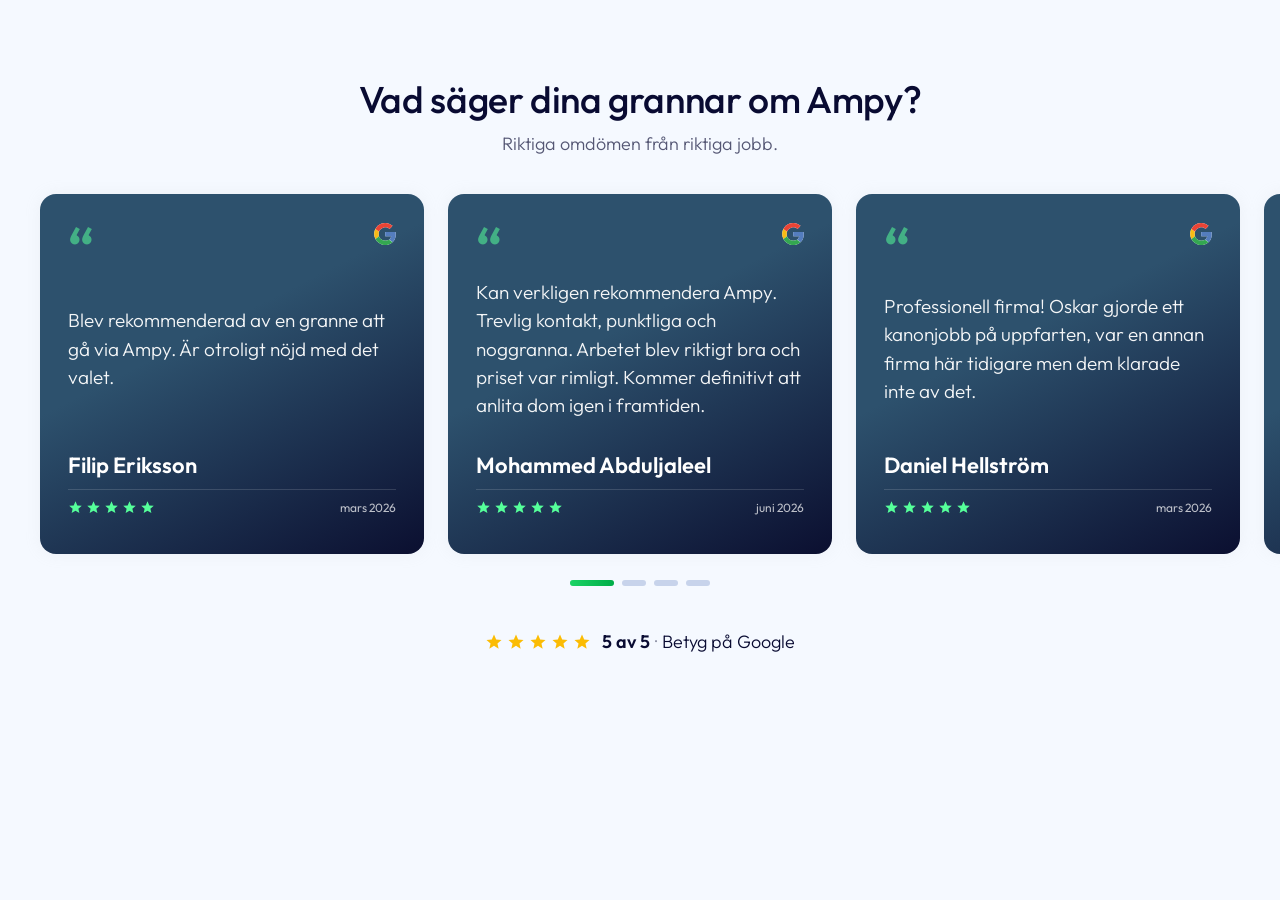
==== commit a24ecac0: "redesign A: runda 2 - äkta Google-data, finslipad rubrik, ny badge, tablet-fix Speglar Picasso compo" ====
--- a/redesign/a/index.html
+++ b/redesign/a/index.html
@@ -11,17 +11,19 @@
 <link rel="stylesheet" href="../shared/splide.css">
 <style>
 /* ============================================================
-   VERSION A — "Ren scen" (FINAL, ägar-feedback 2026-07-19)
-   Ändringar mot v1:
-   1. Rubrik svart, ingen gradient (var: grön highlight på grannar/Ampy).
-   2. Subline: "Riktiga omdömen från riktiga jobb." (kortad).
-   3. Citat centrerat vertikalt i kortet (var: högt upp) + en gnutta större.
-   4. Snabbare autoplay (5s, var 6s).
-   5. Proof-rad + "Läs alla omdömen"-länk ERSATT av Google-betyg-badge
-      (inget som tar bort användaren från sajten).
-   6. Mobil: 4 kurerade omdömen (var: 10) → max 4 prickar.
-   ⚑ [GAP] Datum = PLATSHÅLLARE. ⚑ [CANDOUR] "5 av 5 · Betyg på Google"
-   måste = aktuellt Google-snitt vid go-live (foretagsdata §5, never-assert-lista).
+   VERSION A — slutversion (ägar-feedback 2026-07-19, runda 2)
+   - Rubrik: vikt 500 (finslipad, mindre bold) + ~3px större desktop,
+     lite större mobil. Svart.
+   - Badge: ingen mörk platta — guldstjärnor + svart text, transparent.
+   - Mobil (≤640): ingen subline, 4 kurerade omdömen.
+   - Tablet (641–1024): FULLT set, 2 kort per sida (fixar den svaga
+     mellanzonen där mobil-bygget läckte upp till surfplattebredd).
+   - Recensionsdata: ENDAST äkta Google-recensioner (ägarens fullständiga
+     lista 2026-07-19), fulla namn, ordagranna citat, månadsdatum härledda
+     ur Googles relativa tidsstämplar.
+   ⚑ Betyg 5,0 · 27 recensioner ägar-bekräftat 2026-07-19 (bifogat 1).
+   ⚑ En av de 27 är 4★ (ej namngiven) — bekräfta att ingen av de VISADE
+     recensionerna är den innan go-live (alla visas som 5★).
    ============================================================ */
 html { font-size: 62.5%; box-sizing: border-box; }
 *, *::before, *::after { box-sizing: inherit; }
@@ -42,10 +44,12 @@
 .testimonial-a__header { text-align: center; max-width: 72rem; margin: 0 auto var(--apspace-l); }
 .testimonial-a__heading {
   margin: 0 0 var(--apspace-2xs);
-  font-size: var(--aptext-2xl);
-  font-weight: 600;
+  /* ~+3px mot aptext-2xl (36 → 39 på desktop), finslipad vikt 500 */
+  font-size: clamp(2.7rem, calc(1.11vw + 2.3rem), 3.9rem);
+  font-weight: 500;
+  letter-spacing: -0.01em;
   line-height: 1.15;
-  color: var(--apmidnight-blue); /* svart, ingen gradient */
+  color: var(--apmidnight-blue);
 }
 .testimonial-a__subline {
   margin: 0;
@@ -58,7 +62,8 @@
 .testimonial-a .splide__track { overflow: visible; }
 .testimonial-a .splide { padding-bottom: var(--apspace-2xs); }
 
-/* --- Kortet (älskat DNA bevarat; citat centrerat + gnutta större) --- */
+/* --- Kortet (låst DNA; citat centrerat, 17–19px) --- */
+:root { --card-text-size: clamp(1.7rem, calc(0.21vw + 1.63rem), 1.9rem); }
 .card {
   display: flex; flex-direction: column;
   min-height: 360px; height: 100%;
@@ -80,7 +85,6 @@
   user-select: none;
 }
 .card__google { width: 22px; height: 22px; flex: 0 0 auto; }
-/* Citatet: fyller mittzonen och centreras vertikalt mellan citattecken och foten */
 .card__body { flex: 1 1 auto; display: flex; align-items: center; padding: var(--apspace-s) 0; }
 .card__text {
   margin: 0;
@@ -97,10 +101,7 @@
 .card__stars svg { width: 15px; height: 15px; fill: var(--apneon-mint); }
 .card__date { margin-left: auto; font-size: var(--aptext-xs); font-weight: 400; color: rgba(255, 255, 255, 0.72); }
 
-/* "en gnutta större" än aptext-m (16–18px): 17–19px */
-:root { --card-text-size: clamp(1.7rem, calc(0.21vw + 1.63rem), 1.9rem); }
-
-/* --- Paginering + progress-bar (snabbare, alla prickar) --- */
+/* --- Paginering + progress-bar --- */
 .testimonial-a .splide__pagination { position: static; transform: none; left: auto; margin-top: var(--apspace-s); gap: 0.8rem; padding: 0.6rem 0; justify-content: center; }
 .testimonial-a .splide__pagination__page {
   width: 2.4rem; height: 0.6rem; border-radius: var(--apradius-full);
@@ -109,7 +110,7 @@
   position: relative; overflow: visible; cursor: pointer;
   padding: 0; margin: 0;
 }
-/* Osynligt träffområde ≥44px så prickarna når WCAG 2.5.8 utan att ändra den synliga stapeln */
+/* Osynligt träffområde ≥44px (WCAG 2.5.8) utan att ändra den synliga stapeln */
 .testimonial-a .splide__pagination__page::before {
   content: ""; position: absolute; inset: -1.9rem 0; z-index: 1;
 }
@@ -124,27 +125,31 @@
 .testimonial-a .splide__pagination__page.is-active.paused::after { animation-play-state: paused; }
 @keyframes pageLoad { from { transform: scaleX(0); } to { transform: scaleX(1); } }
 
-/* --- Google-betyg-badge (bifogat 2; ersätter proof-rad + länk) --- */
+/* --- Google-betyg: guldstjärnor + svart text, ingen platta --- */
 .testimonial-a__rating { display: flex; justify-content: center; margin-top: var(--apspace-m); }
-.rating-badge {
-  display: inline-flex; align-items: center; gap: 0.8rem;
-  padding: 1rem 1.8rem;
-  border-radius: var(--apradius-full);
-  background: #0b0f30;
-  box-shadow: 0 4px 16px rgba(9, 11, 50, 0.14);
-}
-.rating-badge__stars { display: inline-flex; gap: 0.3rem; }
-.rating-badge__stars svg { width: 16px; height: 16px; fill: #fbbc04; }
-.rating-badge__text { font-size: var(--aptext-sm); font-weight: 300; color: rgba(255, 255, 255, 0.92); white-space: nowrap; }
-.rating-badge__text strong { font-weight: 600; color: #fff; }
-.rating-badge__sep { margin: 0 0.5rem; opacity: 0.5; }
-
-@media (max-width: 820px) {
+.rating-badge { display: inline-flex; align-items: center; gap: 1.1rem; }
+.rating-badge__stars { display: inline-flex; gap: 0.4rem; }
+.rating-badge__stars svg { width: 18px; height: 18px; fill: #fbbc04; }
+.rating-badge__text { font-size: var(--aptext-m); font-weight: 300; color: var(--apmidnight-blue); white-space: nowrap; }
+.rating-badge__text strong { font-weight: 600; }
+.rating-badge__sep { margin: 0 0.5rem; opacity: 0.45; }
+
+/* --- Tablet 641–1024: fullt set, 2-upp, lätt nedtonad kortstorlek --- */
+@media (max-width: 1024px) and (min-width: 641px) {
+  .testimonial-a { padding: var(--apspace-xl) var(--apspace-m); }
+  .card { min-height: 340px; }
+}
+
+/* --- Mobil ≤640: ingen subline, större finslipad rubrik, tätare kort --- */
+@media (max-width: 640px) {
   .testimonial-a { padding: var(--apspace-xl) var(--apspace-s); }
-  .testimonial-a__heading { font-size: var(--aptext-xl); }
-  .testimonial-a__subline { font-size: var(--aptext-sm); }
+  .testimonial-a__heading { font-size: clamp(2.5rem, 7vw, 2.9rem); font-weight: 500; }
+  .testimonial-a__subline { display: none; }
+  .testimonial-a__header { margin-bottom: var(--apspace-m); }
   .card { min-height: 288px; }
   .card__body { padding: var(--apspace-xs) 0; }
+  .rating-badge__stars svg { width: 17px; height: 17px; }
+  .rating-badge__text { font-size: var(--aptext-sm); }
 }
 @media (prefers-reduced-motion: reduce) {
   .testimonial-a .splide__pagination__page.is-active::after { animation: none; }
@@ -167,7 +172,7 @@
       </div>
     </div>
 
-    <!-- Google-betyg-badge (bifogat 2). ⚑ [CANDOUR] "5 av 5" måste = aktuellt Google-snitt vid go-live. -->
+    <!-- Google-betyg. 5,0 · 27 recensioner ägar-bekräftat 2026-07-19. -->
     <div class="testimonial-a__rating">
       <span class="rating-badge">
         <span class="rating-badge__stars" role="img" aria-label="5 av 5 stjärnor">
@@ -186,25 +191,31 @@
 
 <script src="../shared/splide.min.js"></script>
 <script>
-/* Riktiga citat från ampy.se (Google-recensioner, ordagrant).
-   ⚑ [GAP] date-fälten är PLATSHÅLLARE — ersätt med riktiga datum från Google-profilen.
-   Jonas (avhugget citat på live) utelämnad tills fulltexten finns. */
+/* ÄKTA Google-recensioner, ordagrant ur ägarens fullständiga lista 2026-07-19.
+   Fulla namn = Google-profilnamnen. Datum = månad härledd ur Googles relativa
+   tidsstämpel ("4 months ago" vid 2026-07-19 → mars 2026) — spot-checka vid go-live.
+   Utelämnade med text: Jan Fernström (texten avklippt i listan, [GAP] fulltext),
+   Niklas Savic + Leon Russo (för långa för kortet), Jonas ("Gediget arbete och
+   trevliga" är hela recensionen — utelämnad som kurering), Axel ("super nöjd!" för tunn),
+   AK Athlete + Andrew Broumana (reserv). OBS: Thomas/Kristoffer/Maria från gamla
+   sajt-listan finns INTE bland Google-recensionerna och är därför borttagna. */
 const REVIEWS = [
-  { name: "Filip", text: "Blev rekommenderad av en granne att gå via Ampy. Är otroligt nöjd med det valet!", date: "juni 2026" },
-  { name: "Thomas", text: "Behövde en elektriker för flera installationer hemma. Bra pris, snabb utryckning och hög kvalitet!", date: "juni 2026" },
-  { name: "Daniel", text: "Professionell firma! Oskar gjorde ett kanonjobb på uppfarten, var en annan firma här tidigare men dem klarade inte av det.", date: "maj 2026" },
-  { name: "Mathias", text: "Sökte en helhetslösning för hembatteri. Ampy levererade över förväntan. Snabbt, smidigt och tryggt!", date: "maj 2026" },
-  { name: "Kristoffer", text: "Bästa elektrikern vi anlitat! Otroligt noggranna med detaljerna och städade till och med efter sig. Mycket nöjd kund.", date: "april 2026" },
-  { name: "Adam", text: "Proffsig rådgivning inför vår installation. Känns tryggt att anlita experter.", date: "april 2026" },
-  { name: "Moa", text: "Snabb hjälp när elcentralen strulade. Ampy dök upp direkt och löste allt med högsta precision. Rekommenderas!", date: "mars 2026" },
-  { name: "Maria", text: "Hade hört gott om Ampy och de gjorde mig inte besviken. Kvalitet, transparens och bra pris i ett och samma paket!", date: "mars 2026" },
-  { name: "Josephine", text: "Fick hjälp med belysningen i hela lägenheten under min renovering. Väldigt nöjd.", date: "februari 2026" },
-  { name: "Sofia", text: "Jättebra och professionell service! Elektrikern förstod direkt vad som behövde göras och utförde arbetet effektivt och med mycket bra resultat.", date: "februari 2026" }
+  { name: "Filip Eriksson", text: "Blev rekommenderad av en granne att gå via Ampy. Är otroligt nöjd med det valet.", date: "mars 2026" },
+  { name: "Mohammed Abduljaleel", text: "Kan verkligen rekommendera Ampy. Trevlig kontakt, punktliga och noggranna. Arbetet blev riktigt bra och priset var rimligt. Kommer definitivt att anlita dom igen i framtiden.", date: "juni 2026" },
+  { name: "Daniel Hellström", text: "Professionell firma! Oskar gjorde ett kanonjobb på uppfarten, var en annan firma här tidigare men dem klarade inte av det.", date: "mars 2026" },
+  { name: "Alexandra Kamona", text: "Vi är supernöjda med de som installerade vår elbox! Väldigt proffsiga och trevliga att ha att göra med. Rekommenderas varmt!", date: "maj 2026" },
+  { name: "Mathias Franzen", text: "Sökte en helhetslösning för hembatteri. Ampy levererade över förväntan. Snabbt, smidigt och tryggt!", date: "mars 2026" },
+  { name: "Moa Olaussen", text: "Snabb hjälp när elcentralen strulade. Ampy dök upp direkt och löste allt med högsta precision. Rekommenderas!", date: "mars 2026" },
+  { name: "Sofia Hamren", text: "Jättebra och professionell service! Elektrikern förstod direkt vad som behövde göras och utförde arbetet effektivt och med mycket bra resultat. Rekommenderas!", date: "april 2026" },
+  { name: "Hugo Grafström Olsson", text: "Från start till mål levererades en service i världsklass!", date: "mars 2026" },
+  { name: "Josephine Lundqvist", text: "Fick hjälp med belysningen i hela lägenheten under min renovering. Väldigt nöjd.", date: "maj 2026" },
+  { name: "dany Hanna", text: "Supernöjd, bra gäng, trevliga pålitliga och snabba.", date: "juni 2026" },
+  { name: "Adam Andersson", text: "Proffsig rådgivning inför vår installation. Känns tryggt att anlita experter.", date: "mars 2026" },
+  { name: "Daniel Nilsson", text: "Tack för ett utmärkt jobb mycket nöjd", date: "juni 2026" }
 ];
 
-/* Mobil: 4 kurerade omdömen (max 4 prickar). Spridning: granne-referral, tjänst/konkurrent,
-   batteri, elcentral. ⚑ [GAP] ägaren kan välja andra 4 om önskas. */
-const MOBILE_INDICES = [0, 2, 3, 6]; // Filip, Daniel, Mathias, Moa
+/* Mobil: 4 kurerade (samma spridning ägaren sett: granne / tjänst / batteri / elcentral) */
+const MOBILE_INDICES = [0, 2, 4, 5]; // Filip Eriksson, Daniel Hellström, Mathias Franzen, Moa Olaussen
 
 const STAR = '<svg viewBox="0 0 24 24" aria-hidden="true"><path d="M12 2l2.9 6.6 7.1.6-5.4 4.7 1.6 7L12 17l-6.2 3.9 1.6-7L2 9.2l7.1-.6z"/></svg>';
 const slideHTML = r => `
@@ -230,7 +241,7 @@
 
 const list = document.querySelector('.splide__list');
 const sliderEl = document.getElementById('review-slider');
-const INTERVAL = 5000, SPEED = 500;           // snabbare tempo (var 6000)
+const INTERVAL = 5000, SPEED = 500;
 sliderEl.style.setProperty('--page-duration', (INTERVAL + SPEED) + 'ms');
 
 const restart = () => {
@@ -238,7 +249,6 @@
   if (!b) return;
   b.style.animation = 'none'; void b.offsetWidth; b.style.animation = '';
 };
-/* Hover-paus: bind EN gång (överlever ombyggnad) */
 sliderEl.addEventListener('mouseenter', () => {
   const b = sliderEl.querySelector('.splide__pagination__page.is-active');
   if (b) b.classList.add('paused');
@@ -248,10 +258,7 @@
   if (b) b.classList.remove('paused');
 });
 
-let splide = null;
-const mq = window.matchMedia('(max-width: 820px)');
-
-/* Svenska etiketter för Splides paginering/knappar (sidan är lang="sv-SE") */
+/* Svenska etiketter för Splides paginering/knappar */
 const I18N = {
   prev: 'Föregående omdöme', next: 'Nästa omdöme',
   first: 'Första omdömet', last: 'Sista omdömet',
@@ -259,9 +266,11 @@
   slide: 'omdöme', select: 'Välj ett omdöme att visa', slideLabel: '%s av %s'
 };
 
+let splide = null;
+const mq = window.matchMedia('(max-width: 640px)');
+
 function build() {
   const mobile = mq.matches;
-  /* Respektera reduced-motion: ingen autoplay (inte bara död progress-CSS) */
   const reduce = window.matchMedia('(prefers-reduced-motion: reduce)').matches;
   const data = mobile ? MOBILE_INDICES.map(i => REVIEWS[i]) : REVIEWS;
   if (splide) splide.destroy(true);
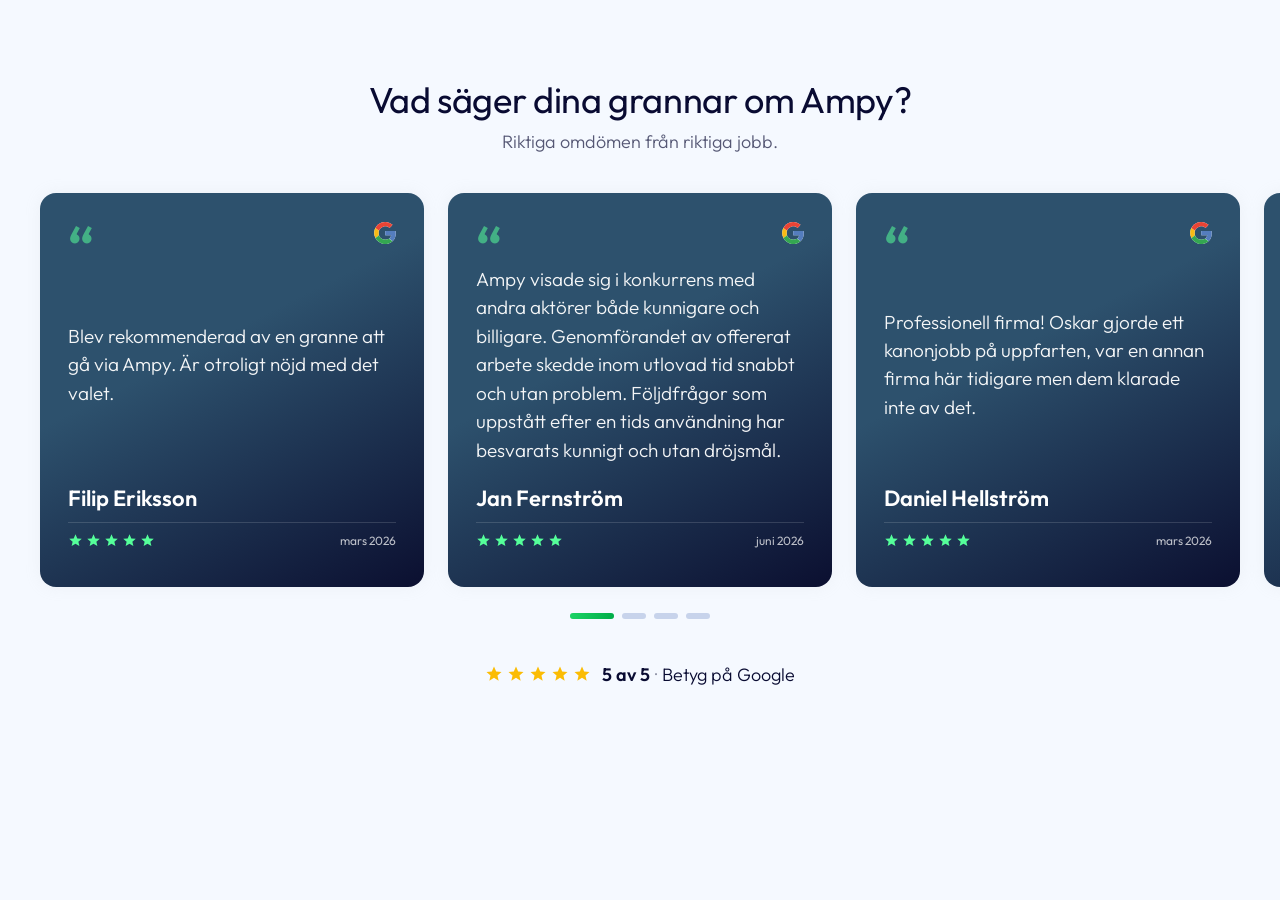
==== commit 506e951c: "redesign A: runda 3 - Jan Fernström, 1-i-taget, lättare rubrik, mobil-luft Co-Authored-By: Claude Fa" ====
--- a/redesign/a/index.html
+++ b/redesign/a/index.html
@@ -44,9 +44,9 @@
 .testimonial-a__header { text-align: center; max-width: 72rem; margin: 0 auto var(--apspace-l); }
 .testimonial-a__heading {
   margin: 0 0 var(--apspace-2xs);
-  /* ~+3px mot aptext-2xl (36 → 39 på desktop), finslipad vikt 500 */
-  font-size: clamp(2.7rem, calc(1.11vw + 2.3rem), 3.9rem);
-  font-weight: 500;
+  /* runda 3: lite mindre + lättare (36px max, vikt 400) */
+  font-size: var(--aptext-2xl);
+  font-weight: 400;
   letter-spacing: -0.01em;
   line-height: 1.15;
   color: var(--apmidnight-blue);
@@ -143,9 +143,10 @@
 /* --- Mobil ≤640: ingen subline, större finslipad rubrik, tätare kort --- */
 @media (max-width: 640px) {
   .testimonial-a { padding: var(--apspace-xl) var(--apspace-s); }
-  .testimonial-a__heading { font-size: clamp(2.5rem, 7vw, 2.9rem); font-weight: 500; }
+  /* runda 3: lite mindre + lättare rubrik, mer luft ner mot korten */
+  .testimonial-a__heading { font-size: clamp(2.3rem, 6.4vw, 2.7rem); font-weight: 400; }
   .testimonial-a__subline { display: none; }
-  .testimonial-a__header { margin-bottom: var(--apspace-m); }
+  .testimonial-a__header { margin-bottom: 3.2rem; }
   .card { min-height: 288px; }
   .card__body { padding: var(--apspace-xs) 0; }
   .rating-badge__stars svg { width: 17px; height: 17px; }
@@ -194,15 +195,18 @@
 /* ÄKTA Google-recensioner, ordagrant ur ägarens fullständiga lista 2026-07-19.
    Fulla namn = Google-profilnamnen. Datum = månad härledd ur Googles relativa
    tidsstämpel ("4 months ago" vid 2026-07-19 → mars 2026) — spot-checka vid go-live.
-   Utelämnade med text: Jan Fernström (texten avklippt i listan, [GAP] fulltext),
-   Niklas Savic + Leon Russo (för långa för kortet), Jonas ("Gediget arbete och
-   trevliga" är hela recensionen — utelämnad som kurering), Axel ("super nöjd!" för tunn),
-   AK Athlete + Andrew Broumana (reserv). OBS: Thomas/Kristoffer/Maria från gamla
-   sajt-listan finns INTE bland Google-recensionerna och är därför borttagna. */
+   Jan Fernström tillagd (fulltext från ägaren 2026-07-19; styckebrytningar
+   sammanfogade till löpande text, orden ordagranna).
+   Utelämnade med text: Niklas Savic + Leon Russo (för långa för kortet),
+   Jonas ("Gediget arbete och trevliga" är hela recensionen — kurering),
+   Axel ("super nöjd!" för tunn), AK Athlete + Andrew Broumana + Daniel Nilsson
+   (reserv). OBS: Thomas/Kristoffer/Maria från gamla sajt-listan finns INTE
+   bland Google-recensionerna och är därför borttagna. */
 const REVIEWS = [
   { name: "Filip Eriksson", text: "Blev rekommenderad av en granne att gå via Ampy. Är otroligt nöjd med det valet.", date: "mars 2026" },
+  { name: "Jan Fernström", text: "Ampy visade sig i konkurrens med andra aktörer både kunnigare och billigare. Genomförandet av offererat arbete skedde inom utlovad tid snabbt och utan problem. Följdfrågor som uppstått efter en tids användning har besvarats kunnigt och utan dröjsmål.", date: "juni 2026" },
+  { name: "Daniel Hellström", text: "Professionell firma! Oskar gjorde ett kanonjobb på uppfarten, var en annan firma här tidigare men dem klarade inte av det.", date: "mars 2026" },
   { name: "Mohammed Abduljaleel", text: "Kan verkligen rekommendera Ampy. Trevlig kontakt, punktliga och noggranna. Arbetet blev riktigt bra och priset var rimligt. Kommer definitivt att anlita dom igen i framtiden.", date: "juni 2026" },
-  { name: "Daniel Hellström", text: "Professionell firma! Oskar gjorde ett kanonjobb på uppfarten, var en annan firma här tidigare men dem klarade inte av det.", date: "mars 2026" },
   { name: "Alexandra Kamona", text: "Vi är supernöjda med de som installerade vår elbox! Väldigt proffsiga och trevliga att ha att göra med. Rekommenderas varmt!", date: "maj 2026" },
   { name: "Mathias Franzen", text: "Sökte en helhetslösning för hembatteri. Ampy levererade över förväntan. Snabbt, smidigt och tryggt!", date: "mars 2026" },
   { name: "Moa Olaussen", text: "Snabb hjälp när elcentralen strulade. Ampy dök upp direkt och löste allt med högsta precision. Rekommenderas!", date: "mars 2026" },
@@ -210,12 +214,11 @@
   { name: "Hugo Grafström Olsson", text: "Från start till mål levererades en service i världsklass!", date: "mars 2026" },
   { name: "Josephine Lundqvist", text: "Fick hjälp med belysningen i hela lägenheten under min renovering. Väldigt nöjd.", date: "maj 2026" },
   { name: "dany Hanna", text: "Supernöjd, bra gäng, trevliga pålitliga och snabba.", date: "juni 2026" },
-  { name: "Adam Andersson", text: "Proffsig rådgivning inför vår installation. Känns tryggt att anlita experter.", date: "mars 2026" },
-  { name: "Daniel Nilsson", text: "Tack för ett utmärkt jobb mycket nöjd", date: "juni 2026" }
+  { name: "Adam Andersson", text: "Proffsig rådgivning inför vår installation. Känns tryggt att anlita experter.", date: "mars 2026" }
 ];
 
 /* Mobil: 4 kurerade (samma spridning ägaren sett: granne / tjänst / batteri / elcentral) */
-const MOBILE_INDICES = [0, 2, 4, 5]; // Filip Eriksson, Daniel Hellström, Mathias Franzen, Moa Olaussen
+const MOBILE_INDICES = [0, 2, 5, 6]; // Filip Eriksson, Daniel Hellström, Mathias Franzen, Moa Olaussen
 
 const STAR = '<svg viewBox="0 0 24 24" aria-hidden="true"><path d="M12 2l2.9 6.6 7.1.6-5.4 4.7 1.6 7L12 17l-6.2 3.9 1.6-7L2 9.2l7.1-.6z"/></svg>';
 const slideHTML = r => `
@@ -241,7 +244,7 @@
 
 const list = document.querySelector('.splide__list');
 const sliderEl = document.getElementById('review-slider');
-const INTERVAL = 5000, SPEED = 500;
+const INTERVAL = 4000, SPEED = 500; /* runda 3: lite snabbare tempo */
 sliderEl.style.setProperty('--page-duration', (INTERVAL + SPEED) + 'ms');
 
 const restart = () => {
@@ -276,12 +279,13 @@
   if (splide) splide.destroy(true);
   list.innerHTML = data.map(slideHTML).join('');
   splide = new Splide(sliderEl, {
-    /* perMove = perPage → prickar, kortförflyttning och progress-bar synkar 1:1 */
-    type: 'slide', perPage: mobile ? 1 : 3, perMove: mobile ? 1 : 3, gap: '24px',
+    /* runda 3 ägar-direktiv: byt 1 kort i taget (perMove 1), snabbare tempo.
+       Prickarna grupperar per sida; progress-baren startar om per byte = rytmen stämmer. */
+    type: 'slide', perPage: mobile ? 1 : 3, perMove: 1, gap: '24px',
     autoplay: !reduce, interval: INTERVAL, speed: SPEED,
     pauseOnHover: true, rewind: true, arrows: false, pagination: true,
     mediaQuery: 'max', i18n: I18N,
-    breakpoints: mobile ? {} : { 1024: { perPage: 2, perMove: 2 } }
+    breakpoints: mobile ? {} : { 1024: { perPage: 2, perMove: 1 } }
   }).mount();
   splide.on('move', restart);
   restart();
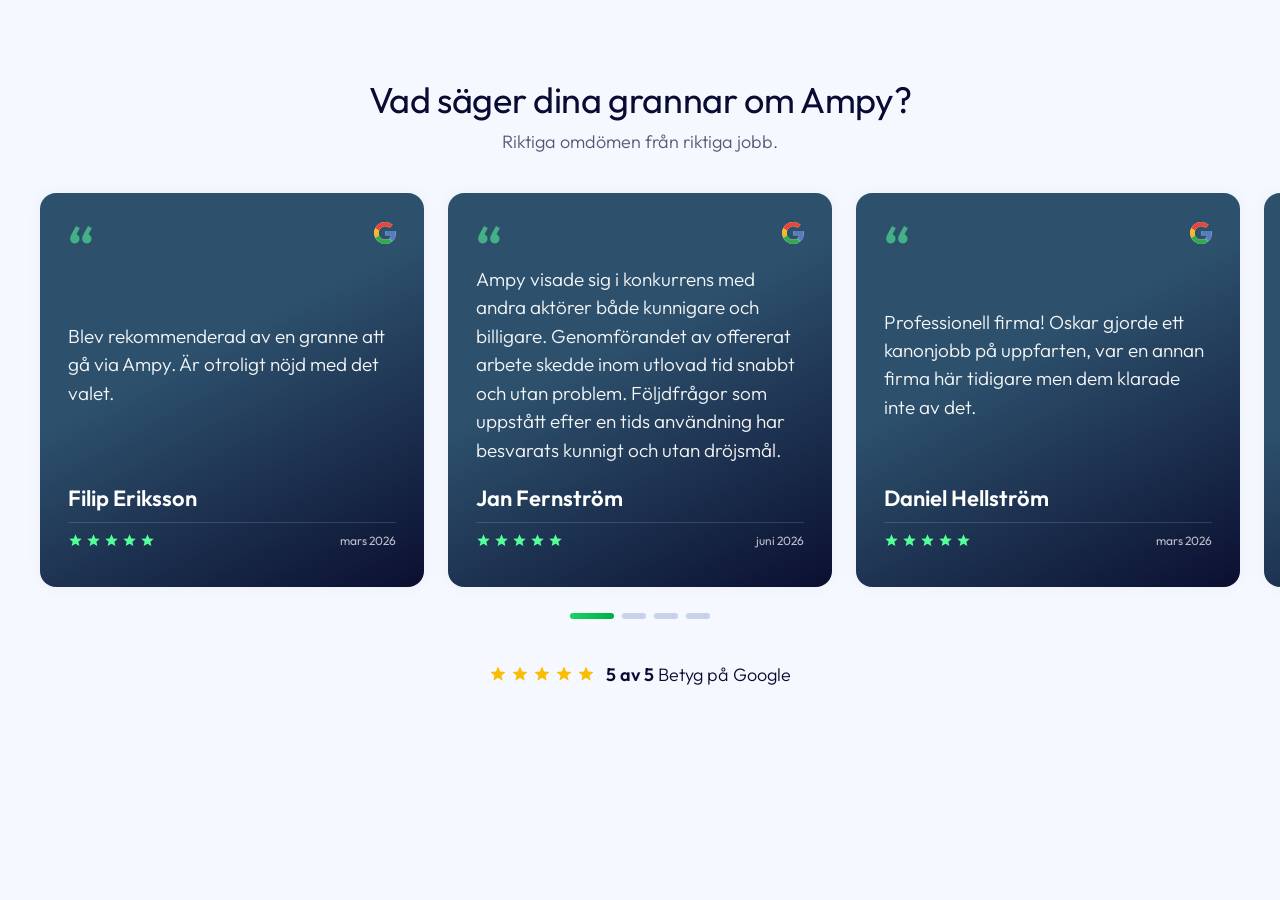
==== commit 6075867f: "redesign A: badge-lank till Google-profilen + separator borttagen Co-Authored-By: Claude Fable 5 <no" ====
--- a/redesign/a/index.html
+++ b/redesign/a/index.html
@@ -127,12 +127,15 @@
 
 /* --- Google-betyg: guldstjärnor + svart text, ingen platta --- */
 .testimonial-a__rating { display: flex; justify-content: center; margin-top: var(--apspace-m); }
-.rating-badge { display: inline-flex; align-items: center; gap: 1.1rem; }
+.rating-badge {
+  display: inline-flex; align-items: center; gap: 1.1rem;
+  text-decoration: none; color: inherit; cursor: pointer;
+}
+.rating-badge:hover .rating-badge__text { text-decoration: underline; text-underline-offset: 4px; }
 .rating-badge__stars { display: inline-flex; gap: 0.4rem; }
 .rating-badge__stars svg { width: 18px; height: 18px; fill: #fbbc04; }
 .rating-badge__text { font-size: var(--aptext-m); font-weight: 300; color: var(--apmidnight-blue); white-space: nowrap; }
 .rating-badge__text strong { font-weight: 600; }
-.rating-badge__sep { margin: 0 0.5rem; opacity: 0.45; }
 
 /* --- Tablet 641–1024: fullt set, 2-upp, lätt nedtonad kortstorlek --- */
 @media (max-width: 1024px) and (min-width: 641px) {
@@ -173,9 +176,12 @@
       </div>
     </div>
 
-    <!-- Google-betyg. 5,0 · 27 recensioner ägar-bekräftat 2026-07-19. -->
+    <!-- Google-betyg. 5,0 · 27 recensioner ägar-bekräftat 2026-07-19.
+         Länkar till Ampys Google-profil (samma URL som sajten använder), ny flik. -->
     <div class="testimonial-a__rating">
-      <span class="rating-badge">
+      <a class="rating-badge"
+         href="https://www.google.com/maps/place/Ampy/@59.3576299,17.9842061,17z/data=!3m1!4b1!4m6!3m5!1s0x2bec1ce5c4ed9ce9:0xfce1752e84a1bfee!8m2!3d59.3576272!4d17.986781!16s%2Fg%2F11ypjy9rrm"
+         target="_blank" rel="noopener" aria-label="Läs Ampys omdömen på Google, öppnas i ny flik">
         <span class="rating-badge__stars" role="img" aria-label="5 av 5 stjärnor">
           <svg viewBox="0 0 24 24"><path d="M12 2l2.9 6.6 7.1.6-5.4 4.7 1.6 7L12 17l-6.2 3.9 1.6-7L2 9.2l7.1-.6z"/></svg>
           <svg viewBox="0 0 24 24"><path d="M12 2l2.9 6.6 7.1.6-5.4 4.7 1.6 7L12 17l-6.2 3.9 1.6-7L2 9.2l7.1-.6z"/></svg>
@@ -183,8 +189,8 @@
           <svg viewBox="0 0 24 24"><path d="M12 2l2.9 6.6 7.1.6-5.4 4.7 1.6 7L12 17l-6.2 3.9 1.6-7L2 9.2l7.1-.6z"/></svg>
           <svg viewBox="0 0 24 24"><path d="M12 2l2.9 6.6 7.1.6-5.4 4.7 1.6 7L12 17l-6.2 3.9 1.6-7L2 9.2l7.1-.6z"/></svg>
         </span>
-        <span class="rating-badge__text"><strong>5 av 5</strong><span class="rating-badge__sep">·</span>Betyg på Google</span>
-      </span>
+        <span class="rating-badge__text"><strong>5 av 5</strong> Betyg på Google</span>
+      </a>
     </div>
 
   </div>
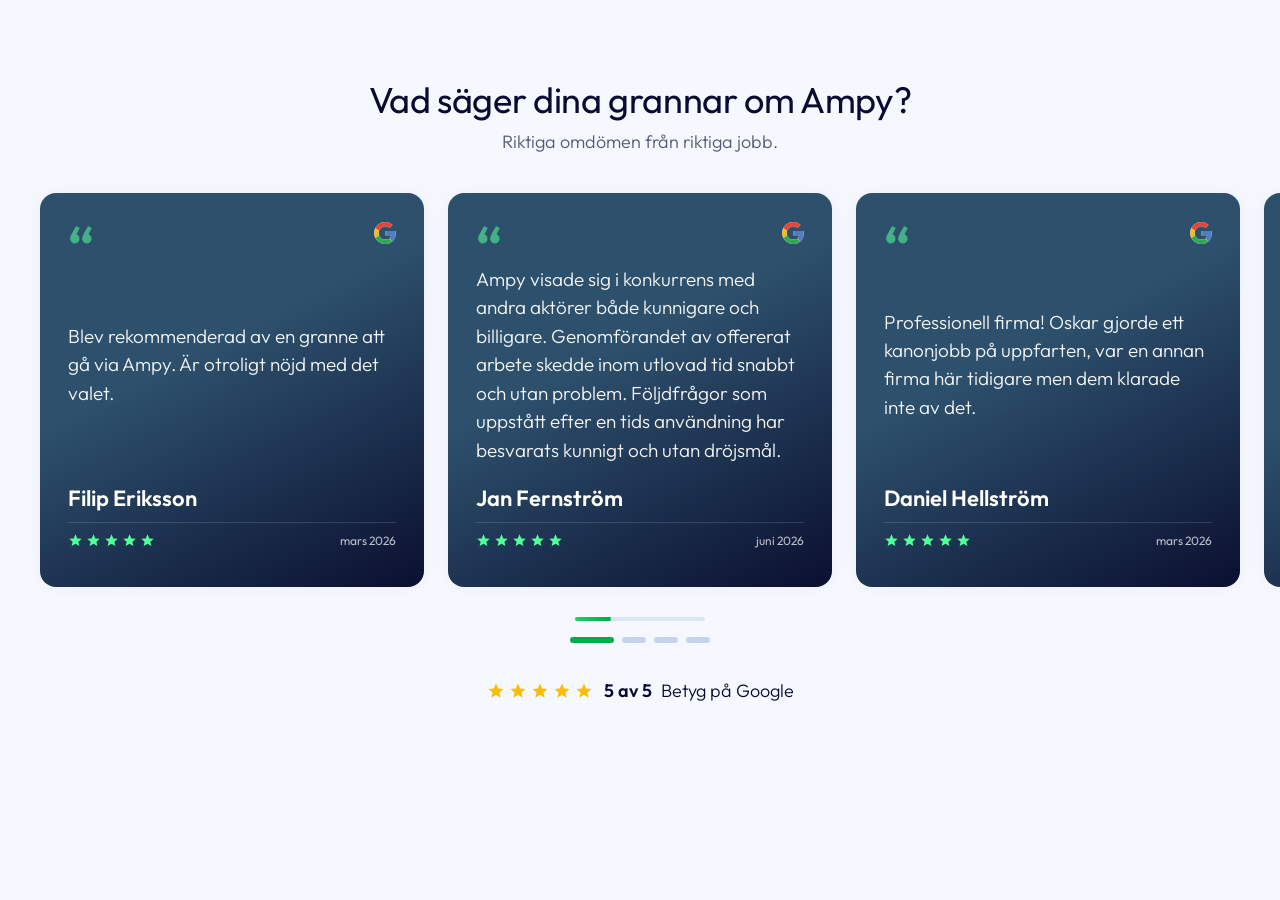
==== commit 9a6aebaa: "redesign A: runda 4 - frikopplad progress-linje, enhets-svep, robusthet 24/7 Co-Authored-By: Claude " ====
--- a/redesign/a/index.html
+++ b/redesign/a/index.html
@@ -11,19 +11,24 @@
 <link rel="stylesheet" href="../shared/splide.css">
 <style>
 /* ============================================================
-   VERSION A — slutversion (ägar-feedback 2026-07-19, runda 2)
-   - Rubrik: vikt 500 (finslipad, mindre bold) + ~3px större desktop,
-     lite större mobil. Svart.
-   - Badge: ingen mörk platta — guldstjärnor + svart text, transparent.
-   - Mobil (≤640): ingen subline, 4 kurerade omdömen.
-   - Tablet (641–1024): FULLT set, 2 kort per sida (fixar den svaga
-     mellanzonen där mobil-bygget läckte upp till surfplattebredd).
-   - Recensionsdata: ENDAST äkta Google-recensioner (ägarens fullständiga
-     lista 2026-07-19), fulla namn, ordagranna citat, månadsdatum härledda
-     ur Googles relativa tidsstämplar.
-   ⚑ Betyg 5,0 · 27 recensioner ägar-bekräftat 2026-07-19 (bifogat 1).
-   ⚑ En av de 27 är 4★ (ej namngiven) — bekräfta att ingen av de VISADE
-     recensionerna är den innan go-live (alla visas som 5★).
+   VERSION A — slutversion (ägar-feedback 2026-07-19, runda 4)
+   Rubrik svart vikt 400 (mindre bold). Subline dold ≤759 (kompakt 1-upp).
+   Citat centrerat, 17–19px. Badge = guldstjärnor + svart text, LÄNKAD till
+   Google-profilen (ny flik). 12 äkta Google-recensioner (Jan Fernström #2).
+
+   ANIMATION (rundan 4, efter robusthet/animations-granskning):
+   - Progress-baren är NU en egen tunn linje under slidern, INTE på prickarna.
+     Skäl: perMove=1 (byt 1 kort i taget, ägar-låst) gör att sid-pricken bara
+     byter var 3:e slide (desktop), medan baren ska följa VARJE kortbyte.
+     Linjen fylls 0→1 per autoplay-intervall och nollställs vid varje 'move'
+     → "tid till nästa kort", hänger alltid med. Prickarna = ren position.
+   - Baren drivs av Splides VERKLIGA timer ('autoplay:playing' rate 0→1),
+     inte en gissad CSS-varaktighet → kan aldrig drifta/snäppa. rAF-fallback
+     om eventet skulle saknas. resetProgress:false → sömlös återupptagning
+     efter hover-paus.
+
+   ⚑ Betyg 5,0 · 27 recensioner ägar-bekräftat 2026-07-19.
+   ⚑ En av de 27 är 4★ (ej namngiven) — bekräfta att ingen VISAD är den (alla 5★).
    ============================================================ */
 html { font-size: 62.5%; box-sizing: border-box; }
 *, *::before, *::after { box-sizing: inherit; }
@@ -44,8 +49,7 @@
 .testimonial-a__header { text-align: center; max-width: 72rem; margin: 0 auto var(--apspace-l); }
 .testimonial-a__heading {
   margin: 0 0 var(--apspace-2xs);
-  /* runda 3: lite mindre + lättare (36px max, vikt 400) */
-  font-size: var(--aptext-2xl);
+  font-size: var(--aptext-2xl);   /* 36px max, vikt 400 = mindre bold */
   font-weight: 400;
   letter-spacing: -0.01em;
   line-height: 1.15;
@@ -65,6 +69,7 @@
 /* --- Kortet (låst DNA; citat centrerat, 17–19px) --- */
 :root { --card-text-size: clamp(1.7rem, calc(0.21vw + 1.63rem), 1.9rem); }
 .card {
+  margin: 0;
   display: flex; flex-direction: column;
   min-height: 360px; height: 100%;
   padding: var(--apspace-m) var(--apspace-m) var(--apspace-l);
@@ -101,62 +106,66 @@
 .card__stars svg { width: 15px; height: 15px; fill: var(--apneon-mint); }
 .card__date { margin-left: auto; font-size: var(--aptext-xs); font-weight: 400; color: rgba(255, 255, 255, 0.72); }
 
-/* --- Paginering + progress-bar --- */
-.testimonial-a .splide__pagination { position: static; transform: none; left: auto; margin-top: var(--apspace-s); gap: 0.8rem; padding: 0.6rem 0; justify-content: center; }
+/* --- Prickar = REN positionsmarkör (ingen progress-fyllning längre) --- */
+.testimonial-a .splide__pagination { position: static; transform: none; left: auto; margin-top: var(--apspace-2xs); gap: 0.8rem; padding: 0.6rem 0; justify-content: center; }
 .testimonial-a .splide__pagination__page {
   width: 2.4rem; height: 0.6rem; border-radius: var(--apradius-full);
   background: #c7d3eb; border: none; opacity: 1; transform: none;
   transition: width .3s ease, background-color .3s ease;
-  position: relative; overflow: visible; cursor: pointer;
-  padding: 0; margin: 0;
-}
-/* Osynligt träffområde ≥44px (WCAG 2.5.8) utan att ändra den synliga stapeln */
+  position: relative; cursor: pointer; padding: 0; margin: 0;
+}
+/* Osynligt träffområde ≥44px (WCAG 2.5.8) */
 .testimonial-a .splide__pagination__page::before {
-  content: ""; position: absolute; inset: -1.9rem 0; z-index: 1;
-}
-.testimonial-a .splide__pagination__page.is-active { width: 4.4rem; background: #cfe9d9; }
-.testimonial-a .splide__pagination__page.is-active::after {
-  content: ""; position: absolute; inset: 0; width: 100%;
-  border-radius: inherit;
+  content: ""; position: absolute; inset: -1.9rem 0;
+}
+.testimonial-a .splide__pagination__page.is-active { width: 4.4rem; background: #00ad48; }
+
+/* --- Progress-linje: egen "tid till nästa kort", frame-exakt via JS --rate.
+       Sitter direkt under korten (ovanför prickarna via JS-omflytt). --- */
+.testimonial-a__progress {
+  width: 13rem; height: 0.4rem; margin: var(--apspace-s) auto 0;
+  background: #dbe4f2; border-radius: var(--apradius-full); overflow: hidden;
+}
+.testimonial-a__progress-fill {
+  display: block; width: 100%; height: 100%;
   background: linear-gradient(90deg, var(--brightgreen), #00ad48);
   transform: scaleX(0); transform-origin: left center;
-  animation: pageLoad var(--page-duration, 5500ms) linear forwards;
-}
-.testimonial-a .splide__pagination__page.is-active.paused::after { animation-play-state: paused; }
-@keyframes pageLoad { from { transform: scaleX(0); } to { transform: scaleX(1); } }
-
-/* --- Google-betyg: guldstjärnor + svart text, ingen platta --- */
-.testimonial-a__rating { display: flex; justify-content: center; margin-top: var(--apspace-m); }
+  will-change: transform;
+}
+
+/* --- Google-betyg: guldstjärnor + svart text, LÄNKAD, ≥44px träffyta --- */
+.testimonial-a__rating { display: flex; justify-content: center; margin-top: var(--apspace-s); }
 .rating-badge {
   display: inline-flex; align-items: center; gap: 1.1rem;
+  min-height: 44px; padding: 0.8rem 1.2rem;
   text-decoration: none; color: inherit; cursor: pointer;
 }
 .rating-badge:hover .rating-badge__text { text-decoration: underline; text-underline-offset: 4px; }
 .rating-badge__stars { display: inline-flex; gap: 0.4rem; }
 .rating-badge__stars svg { width: 18px; height: 18px; fill: #fbbc04; }
 .rating-badge__text { font-size: var(--aptext-m); font-weight: 300; color: var(--apmidnight-blue); white-space: nowrap; }
-.rating-badge__text strong { font-weight: 600; }
-
-/* --- Tablet 641–1024: fullt set, 2-upp, lätt nedtonad kortstorlek --- */
-@media (max-width: 1024px) and (min-width: 641px) {
+.rating-badge__text strong { font-weight: 600; margin-right: 0.9rem; }
+
+/* --- Tablet 760–1024: fullt set, 2-upp (kort ~348px ≈ telefonkort, ingen inversion) --- */
+@media (max-width: 1024px) and (min-width: 760px) {
   .testimonial-a { padding: var(--apspace-xl) var(--apspace-m); }
   .card { min-height: 340px; }
 }
 
-/* --- Mobil ≤640: ingen subline, större finslipad rubrik, tätare kort --- */
-@media (max-width: 640px) {
+/* --- Kompakt 1-upp ≤759 (telefoner + små surfplattor): ingen subline, lättare
+       rubrik, kort cappat så det inte blir en "billboard" på breda telefoner --- */
+@media (max-width: 759px) {
   .testimonial-a { padding: var(--apspace-xl) var(--apspace-s); }
-  /* runda 3: lite mindre + lättare rubrik, mer luft ner mot korten */
   .testimonial-a__heading { font-size: clamp(2.3rem, 6.4vw, 2.7rem); font-weight: 400; }
   .testimonial-a__subline { display: none; }
   .testimonial-a__header { margin-bottom: 3.2rem; }
-  .card { min-height: 288px; }
+  /* 1-upp: fullbredds-kort (Splide räknar bredden själv, ingen peek, robust
+     mot Splides translate). Håll höjden tajt så breda telefoner/små plattor
+     inte får ett tomt "billboard"-kort. */
+  .card { min-height: 300px; }
   .card__body { padding: var(--apspace-xs) 0; }
   .rating-badge__stars svg { width: 17px; height: 17px; }
   .rating-badge__text { font-size: var(--aptext-sm); }
-}
-@media (prefers-reduced-motion: reduce) {
-  .testimonial-a .splide__pagination__page.is-active::after { animation: none; }
 }
 </style>
 </head>
@@ -176,8 +185,10 @@
       </div>
     </div>
 
-    <!-- Google-betyg. 5,0 · 27 recensioner ägar-bekräftat 2026-07-19.
-         Länkar till Ampys Google-profil (samma URL som sajten använder), ny flik. -->
+    <!-- Progress-linje (tid till nästa kort). aria-hidden: ren dekor. -->
+    <div class="testimonial-a__progress" aria-hidden="true"><span class="testimonial-a__progress-fill"></span></div>
+
+    <!-- Google-betyg, LÄNKAD till Ampys Google-profil (samma URL som sajten). -->
     <div class="testimonial-a__rating">
       <a class="rating-badge"
          href="https://www.google.com/maps/place/Ampy/@59.3576299,17.9842061,17z/data=!3m1!4b1!4m6!3m5!1s0x2bec1ce5c4ed9ce9:0xfce1752e84a1bfee!8m2!3d59.3576272!4d17.986781!16s%2Fg%2F11ypjy9rrm"
@@ -189,7 +200,7 @@
           <svg viewBox="0 0 24 24"><path d="M12 2l2.9 6.6 7.1.6-5.4 4.7 1.6 7L12 17l-6.2 3.9 1.6-7L2 9.2l7.1-.6z"/></svg>
           <svg viewBox="0 0 24 24"><path d="M12 2l2.9 6.6 7.1.6-5.4 4.7 1.6 7L12 17l-6.2 3.9 1.6-7L2 9.2l7.1-.6z"/></svg>
         </span>
-        <span class="rating-badge__text"><strong>5 av 5</strong> Betyg på Google</span>
+        <span class="rating-badge__text"><strong>5 av 5</strong>Betyg på Google</span>
       </a>
     </div>
 
@@ -199,15 +210,12 @@
 <script src="../shared/splide.min.js"></script>
 <script>
 /* ÄKTA Google-recensioner, ordagrant ur ägarens fullständiga lista 2026-07-19.
-   Fulla namn = Google-profilnamnen. Datum = månad härledd ur Googles relativa
-   tidsstämpel ("4 months ago" vid 2026-07-19 → mars 2026) — spot-checka vid go-live.
-   Jan Fernström tillagd (fulltext från ägaren 2026-07-19; styckebrytningar
-   sammanfogade till löpande text, orden ordagranna).
-   Utelämnade med text: Niklas Savic + Leon Russo (för långa för kortet),
-   Jonas ("Gediget arbete och trevliga" är hela recensionen — kurering),
-   Axel ("super nöjd!" för tunn), AK Athlete + Andrew Broumana + Daniel Nilsson
-   (reserv). OBS: Thomas/Kristoffer/Maria från gamla sajt-listan finns INTE
-   bland Google-recensionerna och är därför borttagna. */
+   Fulla profilnamn; datum = månad härledd ur Googles relativa tidsstämpel
+   (spot-checka vid go-live). Jan Fernström #2 (fulltext från ägaren).
+   Utelämnade (kurering): Niklas Savic + Leon Russo (för långa), Jonas
+   ("Gediget arbete och trevliga" = hela recensionen), Axel ("super nöjd!"),
+   Daniel Nilsson/AK Athlete/Andrew Broumana (reserv). Thomas/Kristoffer/Maria
+   fanns EJ bland Google-recensionerna → borttagna. */
 const REVIEWS = [
   { name: "Filip Eriksson", text: "Blev rekommenderad av en granne att gå via Ampy. Är otroligt nöjd med det valet.", date: "mars 2026" },
   { name: "Jan Fernström", text: "Ampy visade sig i konkurrens med andra aktörer både kunnigare och billigare. Genomförandet av offererat arbete skedde inom utlovad tid snabbt och utan problem. Följdfrågor som uppstått efter en tids användning har besvarats kunnigt och utan dröjsmål.", date: "juni 2026" },
@@ -223,13 +231,13 @@
   { name: "Adam Andersson", text: "Proffsig rådgivning inför vår installation. Känns tryggt att anlita experter.", date: "mars 2026" }
 ];
 
-/* Mobil: 4 kurerade (samma spridning ägaren sett: granne / tjänst / batteri / elcentral) */
-const MOBILE_INDICES = [0, 2, 5, 6]; // Filip Eriksson, Daniel Hellström, Mathias Franzen, Moa Olaussen
+/* Kompakt vy (≤759): 4 kurerade (granne / tjänst / batteri / elcentral) → 4 prickar */
+const MOBILE_INDICES = [0, 2, 5, 6]; // Filip, Daniel, Mathias, Moa
 
 const STAR = '<svg viewBox="0 0 24 24" aria-hidden="true"><path d="M12 2l2.9 6.6 7.1.6-5.4 4.7 1.6 7L12 17l-6.2 3.9 1.6-7L2 9.2l7.1-.6z"/></svg>';
 const slideHTML = r => `
   <li class="splide__slide">
-    <figure class="card" style="margin:0">
+    <figure class="card">
       <div class="card__top">
         <span class="card__quote-mark" aria-hidden="true">“</span>
         <img class="card__google" src="../shared/google-g.svg" alt="Google-omdöme">
@@ -250,22 +258,20 @@
 
 const list = document.querySelector('.splide__list');
 const sliderEl = document.getElementById('review-slider');
-const INTERVAL = 4000, SPEED = 500; /* runda 3: lite snabbare tempo */
-sliderEl.style.setProperty('--page-duration', (INTERVAL + SPEED) + 'ms');
-
-const restart = () => {
-  const b = sliderEl.querySelector('.splide__pagination__page.is-active');
-  if (!b) return;
-  b.style.animation = 'none'; void b.offsetWidth; b.style.animation = '';
-};
-sliderEl.addEventListener('mouseenter', () => {
-  const b = sliderEl.querySelector('.splide__pagination__page.is-active');
-  if (b) b.classList.add('paused');
-});
-sliderEl.addEventListener('mouseleave', () => {
-  const b = sliderEl.querySelector('.splide__pagination__page.is-active');
-  if (b) b.classList.remove('paused');
-});
+const fill = document.querySelector('.testimonial-a__progress-fill');
+const INTERVAL = 4000, SPEED = 500;
+
+const mq = window.matchMedia('(max-width: 759px)');
+const reduceMQ = window.matchMedia('(prefers-reduced-motion: reduce)');
+const perfNow = () => (window.performance && performance.now) ? performance.now() : Date.now();
+
+/* Progress-linjen: en enda fill-nod, scaleX(rate). */
+let curRate = 0;
+const setRate = r => { curRate = Math.max(0, Math.min(1, r)); fill.style.transform = 'scaleX(' + curRate + ')'; };
+
+let playingEventSeen = false;   // Splide-timern driver → strunta i fallback
+let paused = false;             // hover-paus (endast för fallback-loopen)
+let cycleStart = 0;             // fallback-timerns nollpunkt
 
 /* Svenska etiketter för Splides paginering/knappar */
 const I18N = {
@@ -276,28 +282,65 @@
 };
 
 let splide = null;
-const mq = window.matchMedia('(max-width: 640px)');
 
 function build() {
   const mobile = mq.matches;
-  const reduce = window.matchMedia('(prefers-reduced-motion: reduce)').matches;
+  const reduce = reduceMQ.matches;
   const data = mobile ? MOBILE_INDICES.map(i => REVIEWS[i]) : REVIEWS;
   if (splide) splide.destroy(true);
   list.innerHTML = data.map(slideHTML).join('');
   splide = new Splide(sliderEl, {
-    /* runda 3 ägar-direktiv: byt 1 kort i taget (perMove 1), snabbare tempo.
-       Prickarna grupperar per sida; progress-baren startar om per byte = rytmen stämmer. */
     type: 'slide', perPage: mobile ? 1 : 3, perMove: 1, gap: '24px',
     autoplay: !reduce, interval: INTERVAL, speed: SPEED,
-    pauseOnHover: true, rewind: true, arrows: false, pagination: true,
+    pauseOnHover: true, pauseOnFocus: true, resetProgress: false,
+    rewind: true, arrows: false, pagination: true,
     mediaQuery: 'max', i18n: I18N,
-    breakpoints: mobile ? {} : { 1024: { perPage: 2, perMove: 1 } }
+    breakpoints: mobile ? {} : { 1024: { perPage: 2 } }
   }).mount();
-  splide.on('move', restart);
-  restart();
-}
-
+
+  /* Flytta pagineringen (prickarna) NER under progress-linjen så ordningen blir
+     kort → tunn tid-linje → positions-prickar → badge (linjen hugger korten). */
+  const pag = sliderEl.querySelector('.splide__pagination');
+  const progEl = document.querySelector('.testimonial-a__progress');
+  if (pag && progEl) progEl.after(pag);
+
+  setRate(0);
+  cycleStart = perfNow();
+
+  /* Nollställ linjen vid varje kortbyte + starta om fallback-cykeln */
+  splide.on('move', () => { setRate(0); cycleStart = perfNow(); });
+
+  /* Primär: Splides egen timer-rate (frame-exakt). Ingen paus-gate här —
+     eventet fyras per definition bara medan autoplay faktiskt spelar, så
+     en tappad hover-leave kan aldrig frysa linjen. */
+  splide.on('autoplay:playing', rate => { playingEventSeen = true; setRate(rate); });
+
+  if (reduce) setRate(1); /* statisk full linje när autoplay är av */
+}
+
+/* Hover-paus enbart för fallback-loopen (matchar Splides egen mouseenter/leave-familj) */
+sliderEl.addEventListener('mouseenter', () => { paused = true; });
+sliderEl.addEventListener('mouseleave', () => { paused = false; cycleStart = perfNow() - curRate * (INTERVAL + SPEED); });
+
+/* Fallback-loop: driver linjen ENDAST om 'autoplay:playing' aldrig setts.
+   Slutar schemalägga sig själv så fort primärvägen bekräftats (ingen evig CPU). */
+function rafTick() {
+  if (playingEventSeen) return;                 // primärvägen tog över → sluta
+  if (splide && !paused && !reduceMQ.matches) {
+    setRate((perfNow() - cycleStart) / (INTERVAL + SPEED));
+  }
+  requestAnimationFrame(rafTick);
+}
+requestAnimationFrame(rafTick);
+
+/* Snyggare återkomst efter flikbyte: nollställ cykeln (annars ett engångshopp) */
+document.addEventListener('visibilitychange', () => {
+  if (!document.hidden && splide) { setRate(0); cycleStart = perfNow(); }
+});
+
+/* Bygg om vid brytpunktsbyte (kompakt↔fullt) och vid reduced-motion-växling */
 mq.addEventListener('change', build);
+reduceMQ.addEventListener('change', build);
 build();
 </script>
 </body>
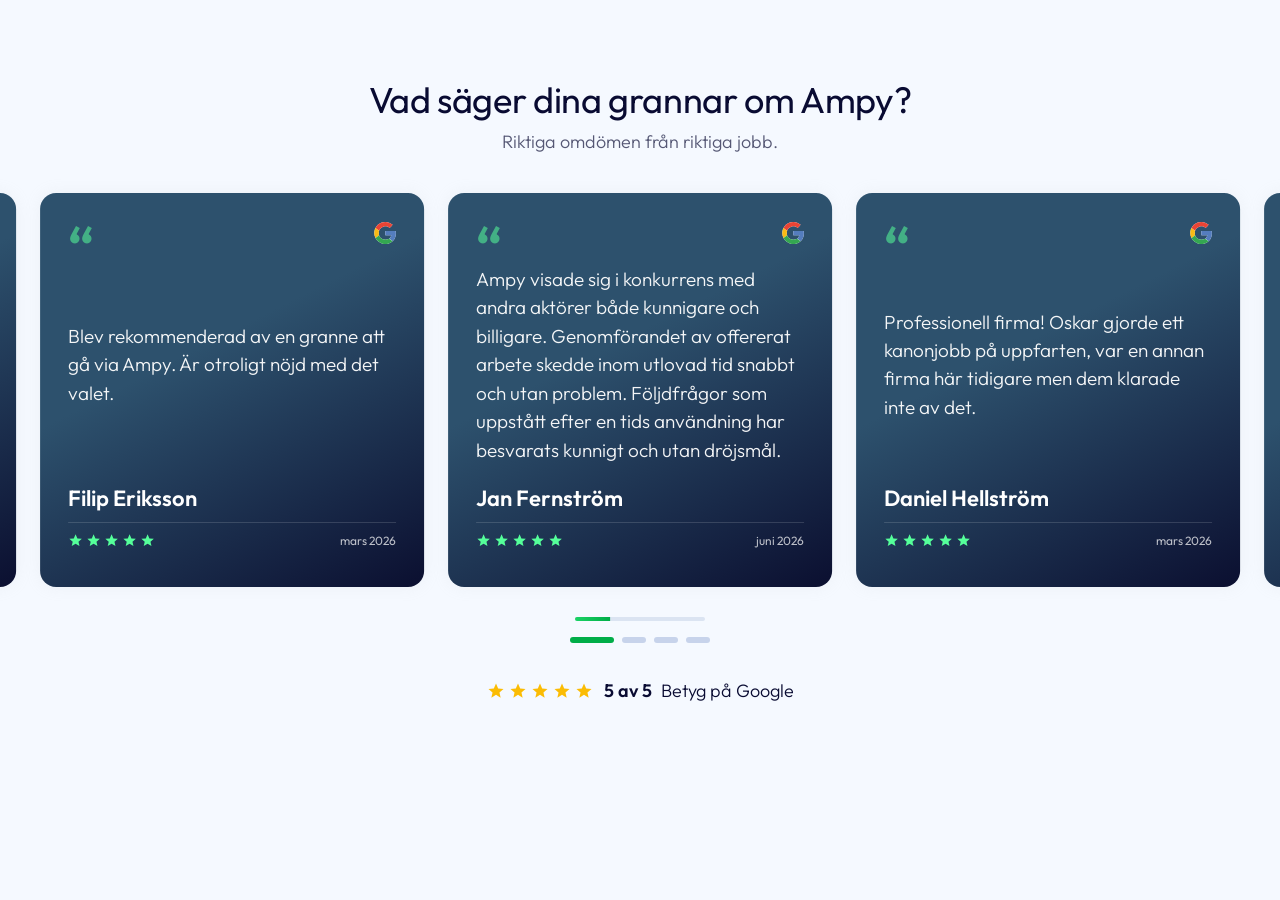
==== commit ed5a3e6d: "redesign A: sömlös oändlig loop (type:loop) Co-Authored-By: Claude Fable 5 <noreply@anthropic.com>" ====
--- a/redesign/a/index.html
+++ b/redesign/a/index.html
@@ -290,10 +290,13 @@
   if (splide) splide.destroy(true);
   list.innerHTML = data.map(slideHTML).join('');
   splide = new Splide(sliderEl, {
-    type: 'slide', perPage: mobile ? 1 : 3, perMove: 1, gap: '24px',
+    /* type:'loop' = SÖMLÖS oändlig loop: Splide klonar korten så den wrappar
+       runt utan hopp. Tar aldrig slut, börjar om av sig själv (inget 'rewind'-
+       hopp längre). Byt 1 kort i taget (perMove 1). */
+    type: 'loop', perPage: mobile ? 1 : 3, perMove: 1, gap: '24px',
     autoplay: !reduce, interval: INTERVAL, speed: SPEED,
     pauseOnHover: true, pauseOnFocus: true, resetProgress: false,
-    rewind: true, arrows: false, pagination: true,
+    arrows: false, pagination: true,
     mediaQuery: 'max', i18n: I18N,
     breakpoints: mobile ? {} : { 1024: { perPage: 2 } }
   }).mount();
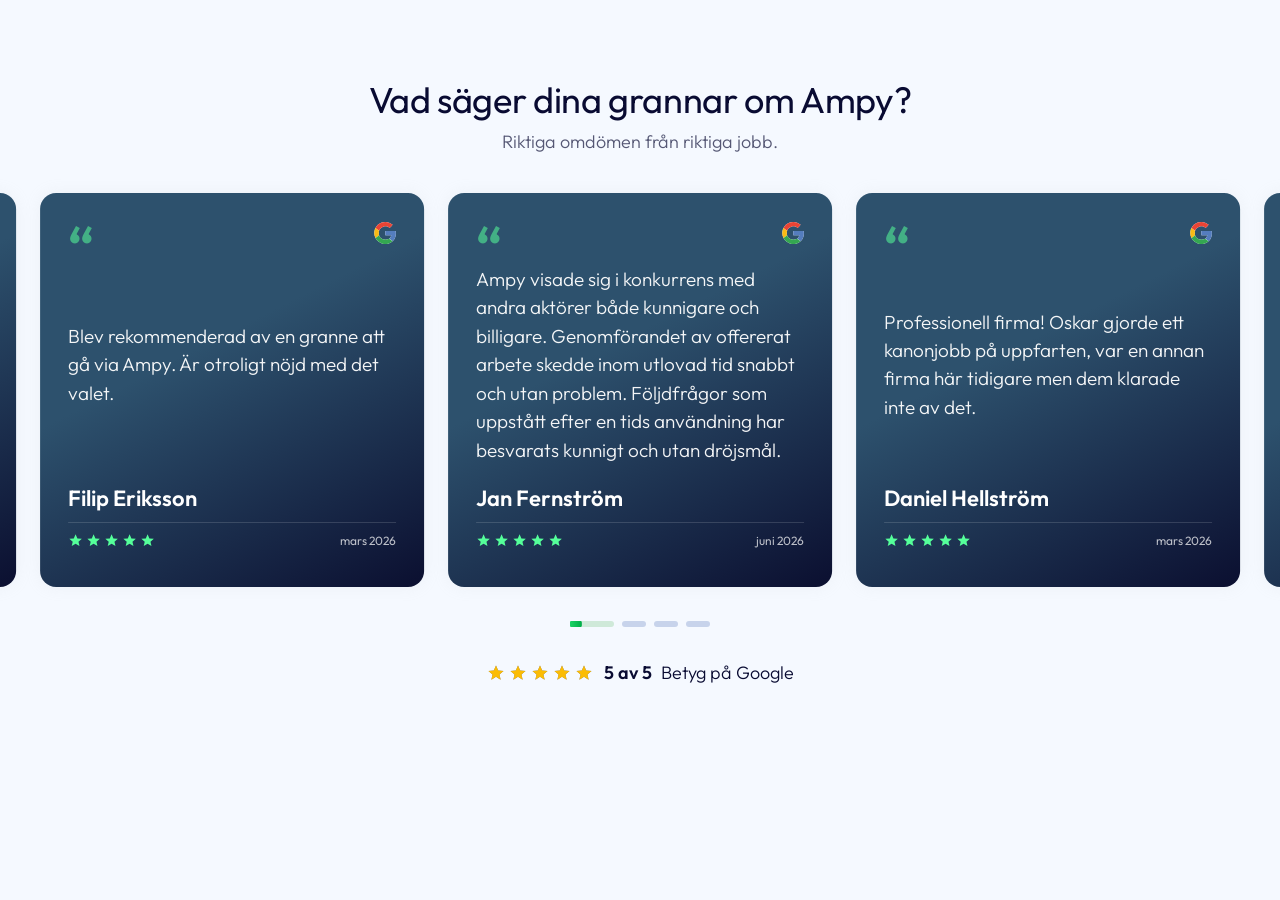
==== commit 0a965103: "redesign: A/B-test 1 (prickar-fyllning) vs 2 (Evify marquee) Co-Authored-By: Claude Fable 5 <noreply" ====
--- a/redesign/a/index.html
+++ b/redesign/a/index.html
@@ -3,7 +3,7 @@
 <head>
 <meta charset="UTF-8">
 <meta name="viewport" content="width=device-width, initial-scale=1">
-<title>Ampy Testimonials — Version A (final)</title>
+<title>Ampy Testimonials — A/B-test 1 (prickar med fyllning)</title>
 <link rel="preconnect" href="https://fonts.googleapis.com">
 <link rel="preconnect" href="https://fonts.gstatic.com" crossorigin>
 <link href="https://fonts.googleapis.com/css2?family=Outfit:wght@300;400;500;600;700&display=swap" rel="stylesheet">
@@ -11,24 +11,13 @@
 <link rel="stylesheet" href="../shared/splide.css">
 <style>
 /* ============================================================
-   VERSION A — slutversion (ägar-feedback 2026-07-19, runda 4)
-   Rubrik svart vikt 400 (mindre bold). Subline dold ≤759 (kompakt 1-upp).
-   Citat centrerat, 17–19px. Badge = guldstjärnor + svart text, LÄNKAD till
-   Google-profilen (ny flik). 12 äkta Google-recensioner (Jan Fernström #2).
-
-   ANIMATION (rundan 4, efter robusthet/animations-granskning):
-   - Progress-baren är NU en egen tunn linje under slidern, INTE på prickarna.
-     Skäl: perMove=1 (byt 1 kort i taget, ägar-låst) gör att sid-pricken bara
-     byter var 3:e slide (desktop), medan baren ska följa VARJE kortbyte.
-     Linjen fylls 0→1 per autoplay-intervall och nollställs vid varje 'move'
-     → "tid till nästa kort", hänger alltid med. Prickarna = ren position.
-   - Baren drivs av Splides VERKLIGA timer ('autoplay:playing' rate 0→1),
-     inte en gissad CSS-varaktighet → kan aldrig drifta/snäppa. rAF-fallback
-     om eventet skulle saknas. resetProgress:false → sömlös återupptagning
-     efter hover-paus.
-
+   A/B-TEST 1 — nuvarande design, finslipad (ägar-feedback 2026-07-19, runda 6)
+   - Övre progress-LINJEN BORTTAGEN. Den gröna fyllningen flyttad till PRICKARNA.
+   - 4 prickar totalt: aktiv prick fylls grönt över intervallet, flyttar 1→2→3→4
+     och BÖRJAR OM (index % 4). Alla 12 omdömen visas (prickarna cyklar).
+   - Prickarna är klickbara (manuell navigering), pausar vid hover, samma 4s-tempo.
+   - Sömlös oändlig loop (type:loop). Alla 12 omdömen även på MOBIL.
    ⚑ Betyg 5,0 · 27 recensioner ägar-bekräftat 2026-07-19.
-   ⚑ En av de 27 är 4★ (ej namngiven) — bekräfta att ingen VISAD är den (alla 5★).
    ============================================================ */
 html { font-size: 62.5%; box-sizing: border-box; }
 *, *::before, *::after { box-sizing: inherit; }
@@ -49,16 +38,12 @@
 .testimonial-a__header { text-align: center; max-width: 72rem; margin: 0 auto var(--apspace-l); }
 .testimonial-a__heading {
   margin: 0 0 var(--apspace-2xs);
-  font-size: var(--aptext-2xl);   /* 36px max, vikt 400 = mindre bold */
-  font-weight: 400;
-  letter-spacing: -0.01em;
-  line-height: 1.15;
+  font-size: var(--aptext-2xl); font-weight: 400;
+  letter-spacing: -0.01em; line-height: 1.15;
   color: var(--apmidnight-blue);
 }
 .testimonial-a__subline {
-  margin: 0;
-  font-size: var(--aptext-m);
-  font-weight: 300;
+  margin: 0; font-size: var(--aptext-m); font-weight: 300;
   color: rgba(9, 11, 50, 0.68);
 }
 
@@ -81,22 +66,15 @@
 }
 .card__top { display: flex; align-items: center; justify-content: space-between; min-height: 2.4rem; }
 .card__quote-mark {
-  font-size: 5.6rem; line-height: 1;
-  font-weight: 600;
-  color: var(--apneon-mint);
-  opacity: 0.55;
-  height: 2.4rem;
-  margin-top: -0.4rem;
-  user-select: none;
+  font-size: 5.6rem; line-height: 1; font-weight: 600;
+  color: var(--apneon-mint); opacity: 0.55;
+  height: 2.4rem; margin-top: -0.4rem; user-select: none;
 }
 .card__google { width: 22px; height: 22px; flex: 0 0 auto; }
 .card__body { flex: 1 1 auto; display: flex; align-items: center; padding: var(--apspace-s) 0; }
 .card__text {
-  margin: 0;
-  font-size: var(--card-text-size);
-  font-weight: 300;
-  line-height: 1.5;
-  color: rgba(255, 255, 255, 0.95);
+  margin: 0; font-size: var(--card-text-size); font-weight: 300;
+  line-height: 1.5; color: rgba(255, 255, 255, 0.95);
 }
 .card__foot { flex: 0 0 auto; }
 .card__name { margin: 0 0 var(--apspace-2xs); font-size: var(--aptext-ml); font-weight: 600; }
@@ -106,35 +84,29 @@
 .card__stars svg { width: 15px; height: 15px; fill: var(--apneon-mint); }
 .card__date { margin-left: auto; font-size: var(--aptext-xs); font-weight: 400; color: rgba(255, 255, 255, 0.72); }
 
-/* --- Prickar = REN positionsmarkör (ingen progress-fyllning längre) --- */
-.testimonial-a .splide__pagination { position: static; transform: none; left: auto; margin-top: var(--apspace-2xs); gap: 0.8rem; padding: 0.6rem 0; justify-content: center; }
-.testimonial-a .splide__pagination__page {
+/* --- Navigering: 4 prickar med grön fyllning på den aktiva --- */
+.testimonial-a__nav {
+  display: flex; justify-content: center; gap: 0.8rem;
+  margin-top: var(--apspace-s); padding: 0.4rem 0;
+}
+.tdot {
   width: 2.4rem; height: 0.6rem; border-radius: var(--apradius-full);
-  background: #c7d3eb; border: none; opacity: 1; transform: none;
-  transition: width .3s ease, background-color .3s ease;
-  position: relative; cursor: pointer; padding: 0; margin: 0;
+  background: #c7d3eb; border: none; cursor: pointer; padding: 0; margin: 0;
+  position: relative; overflow: visible;
+  transition: width .35s ease, background-color .35s ease;
 }
 /* Osynligt träffområde ≥44px (WCAG 2.5.8) */
-.testimonial-a .splide__pagination__page::before {
-  content: ""; position: absolute; inset: -1.9rem 0;
-}
-.testimonial-a .splide__pagination__page.is-active { width: 4.4rem; background: #00ad48; }
-
-/* --- Progress-linje: egen "tid till nästa kort", frame-exakt via JS --rate.
-       Sitter direkt under korten (ovanför prickarna via JS-omflytt). --- */
-.testimonial-a__progress {
-  width: 13rem; height: 0.4rem; margin: var(--apspace-s) auto 0;
-  background: #dbe4f2; border-radius: var(--apradius-full); overflow: hidden;
-}
-.testimonial-a__progress-fill {
-  display: block; width: 100%; height: 100%;
+.tdot::before { content: ""; position: absolute; inset: -1.9rem -0.4rem; z-index: 2; }
+.tdot.is-active { width: 4.4rem; background: #cfe9d9; }
+.tdot__fill {
+  position: absolute; inset: 0; border-radius: inherit;
   background: linear-gradient(90deg, var(--brightgreen), #00ad48);
   transform: scaleX(0); transform-origin: left center;
   will-change: transform;
 }
 
 /* --- Google-betyg: guldstjärnor + svart text, LÄNKAD, ≥44px träffyta --- */
-.testimonial-a__rating { display: flex; justify-content: center; margin-top: var(--apspace-s); }
+.testimonial-a__rating { display: flex; justify-content: center; margin-top: var(--apspace-s); position: relative; z-index: 1; }
 .rating-badge {
   display: inline-flex; align-items: center; gap: 1.1rem;
   min-height: 44px; padding: 0.8rem 1.2rem;
@@ -142,26 +114,21 @@
 }
 .rating-badge:hover .rating-badge__text { text-decoration: underline; text-underline-offset: 4px; }
 .rating-badge__stars { display: inline-flex; gap: 0.4rem; }
-.rating-badge__stars svg { width: 18px; height: 18px; fill: #fbbc04; }
+.rating-badge__stars svg { width: 18px; height: 18px; fill: #fbbc04; filter: drop-shadow(0 0 .5px rgba(9, 11, 50, 0.55)); }
 .rating-badge__text { font-size: var(--aptext-m); font-weight: 300; color: var(--apmidnight-blue); white-space: nowrap; }
 .rating-badge__text strong { font-weight: 600; margin-right: 0.9rem; }
 
-/* --- Tablet 760–1024: fullt set, 2-upp (kort ~348px ≈ telefonkort, ingen inversion) --- */
+/* --- Tablet 760–1024: fullt set, 2-upp --- */
 @media (max-width: 1024px) and (min-width: 760px) {
   .testimonial-a { padding: var(--apspace-xl) var(--apspace-m); }
   .card { min-height: 340px; }
 }
-
-/* --- Kompakt 1-upp ≤759 (telefoner + små surfplattor): ingen subline, lättare
-       rubrik, kort cappat så det inte blir en "billboard" på breda telefoner --- */
+/* --- Kompakt 1-upp ≤759: ingen subline, lättare rubrik, fullbredds-kort --- */
 @media (max-width: 759px) {
   .testimonial-a { padding: var(--apspace-xl) var(--apspace-s); }
   .testimonial-a__heading { font-size: clamp(2.3rem, 6.4vw, 2.7rem); font-weight: 400; }
   .testimonial-a__subline { display: none; }
   .testimonial-a__header { margin-bottom: 3.2rem; }
-  /* 1-upp: fullbredds-kort (Splide räknar bredden själv, ingen peek, robust
-     mot Splides translate). Håll höjden tajt så breda telefoner/små plattor
-     inte får ett tomt "billboard"-kort. */
   .card { min-height: 300px; }
   .card__body { padding: var(--apspace-xs) 0; }
   .rating-badge__stars svg { width: 17px; height: 17px; }
@@ -185,14 +152,14 @@
       </div>
     </div>
 
-    <!-- Progress-linje (tid till nästa kort). aria-hidden: ren dekor. -->
-    <div class="testimonial-a__progress" aria-hidden="true"><span class="testimonial-a__progress-fill"></span></div>
+    <!-- 4 prickar med grön fyllning på aktiv (cyklar genom alla omdömen) -->
+    <div class="testimonial-a__nav" role="group" aria-label="Bläddra bland omdömen"></div>
 
     <!-- Google-betyg, LÄNKAD till Ampys Google-profil (samma URL som sajten). -->
     <div class="testimonial-a__rating">
       <a class="rating-badge"
          href="https://www.google.com/maps/place/Ampy/@59.3576299,17.9842061,17z/data=!3m1!4b1!4m6!3m5!1s0x2bec1ce5c4ed9ce9:0xfce1752e84a1bfee!8m2!3d59.3576272!4d17.986781!16s%2Fg%2F11ypjy9rrm"
-         target="_blank" rel="noopener" aria-label="Läs Ampys omdömen på Google, öppnas i ny flik">
+         target="_blank" rel="noopener noreferrer" aria-label="Läs Ampys omdömen på Google, öppnas i ny flik">
         <span class="rating-badge__stars" role="img" aria-label="5 av 5 stjärnor">
           <svg viewBox="0 0 24 24"><path d="M12 2l2.9 6.6 7.1.6-5.4 4.7 1.6 7L12 17l-6.2 3.9 1.6-7L2 9.2l7.1-.6z"/></svg>
           <svg viewBox="0 0 24 24"><path d="M12 2l2.9 6.6 7.1.6-5.4 4.7 1.6 7L12 17l-6.2 3.9 1.6-7L2 9.2l7.1-.6z"/></svg>
@@ -209,13 +176,8 @@
 
 <script src="../shared/splide.min.js"></script>
 <script>
-/* ÄKTA Google-recensioner, ordagrant ur ägarens fullständiga lista 2026-07-19.
-   Fulla profilnamn; datum = månad härledd ur Googles relativa tidsstämpel
-   (spot-checka vid go-live). Jan Fernström #2 (fulltext från ägaren).
-   Utelämnade (kurering): Niklas Savic + Leon Russo (för långa), Jonas
-   ("Gediget arbete och trevliga" = hela recensionen), Axel ("super nöjd!"),
-   Daniel Nilsson/AK Athlete/Andrew Broumana (reserv). Thomas/Kristoffer/Maria
-   fanns EJ bland Google-recensionerna → borttagna. */
+/* ÄKTA Google-recensioner, ordagrant (ägarens lista 2026-07-19). Jan Fernström #2.
+   Datum = månad härledd ur Googles relativa tidsstämpel (spot-checka vid go-live). */
 const REVIEWS = [
   { name: "Filip Eriksson", text: "Blev rekommenderad av en granne att gå via Ampy. Är otroligt nöjd med det valet.", date: "mars 2026" },
   { name: "Jan Fernström", text: "Ampy visade sig i konkurrens med andra aktörer både kunnigare och billigare. Genomförandet av offererat arbete skedde inom utlovad tid snabbt och utan problem. Följdfrågor som uppstått efter en tids användning har besvarats kunnigt och utan dröjsmål.", date: "juni 2026" },
@@ -230,9 +192,6 @@
   { name: "dany Hanna", text: "Supernöjd, bra gäng, trevliga pålitliga och snabba.", date: "juni 2026" },
   { name: "Adam Andersson", text: "Proffsig rådgivning inför vår installation. Känns tryggt att anlita experter.", date: "mars 2026" }
 ];
-
-/* Kompakt vy (≤759): 4 kurerade (granne / tjänst / batteri / elcentral) → 4 prickar */
-const MOBILE_INDICES = [0, 2, 5, 6]; // Filip, Daniel, Mathias, Moa
 
 const STAR = '<svg viewBox="0 0 24 24" aria-hidden="true"><path d="M12 2l2.9 6.6 7.1.6-5.4 4.7 1.6 7L12 17l-6.2 3.9 1.6-7L2 9.2l7.1-.6z"/></svg>';
 const slideHTML = r => `
@@ -258,90 +217,97 @@
 
 const list = document.querySelector('.splide__list');
 const sliderEl = document.getElementById('review-slider');
-const fill = document.querySelector('.testimonial-a__progress-fill');
+const nav = document.querySelector('.testimonial-a__nav');
 const INTERVAL = 4000, SPEED = 500;
+const DOTS = 4;                         // 4 prickar totalt (cyklar via index % 4)
 
 const mq = window.matchMedia('(max-width: 759px)');
 const reduceMQ = window.matchMedia('(prefers-reduced-motion: reduce)');
 const perfNow = () => (window.performance && performance.now) ? performance.now() : Date.now();
-
-/* Progress-linjen: en enda fill-nod, scaleX(rate). */
+const clamp01 = r => Math.max(0, Math.min(1, r));
+
+/* Bygg de 4 prickarna EN gång (klickbara). */
+nav.innerHTML = Array.from({ length: DOTS }, (_, i) =>
+  `<button class="tdot" type="button" aria-label="Bläddra bland omdömen, prick ${i + 1} av ${DOTS}"><span class="tdot__fill"></span></button>`
+).join('');
+const dots = [...nav.querySelectorAll('.tdot')];
+const fillOf = i => dots[i].querySelector('.tdot__fill');
+
+let splide = null;
+let playingEventSeen = false;
+let paused = false;
+let cycleStart = 0;
 let curRate = 0;
-const setRate = r => { curRate = Math.max(0, Math.min(1, r)); fill.style.transform = 'scaleX(' + curRate + ')'; };
-
-let playingEventSeen = false;   // Splide-timern driver → strunta i fallback
-let paused = false;             // hover-paus (endast för fallback-loopen)
-let cycleStart = 0;             // fallback-timerns nollpunkt
-
-/* Svenska etiketter för Splides paginering/knappar */
-const I18N = {
-  prev: 'Föregående omdöme', next: 'Nästa omdöme',
-  first: 'Första omdömet', last: 'Sista omdömet',
-  slideX: 'Gå till omdöme %s', pageX: 'Gå till sida %s',
-  slide: 'omdöme', select: 'Välj ett omdöme att visa', slideLabel: '%s av %s'
-};
-
-let splide = null;
+
+const activeDotIdx = () => splide ? (((splide.index % DOTS) + DOTS) % DOTS) : 0;
+
+/* Markera aktiv prick, nollställ övrigas fyllning. */
+function refreshDots() {
+  const a = activeDotIdx();
+  dots.forEach((d, i) => {
+    d.classList.toggle('is-active', i === a);
+    if (i === a) d.setAttribute('aria-current', 'true'); else d.removeAttribute('aria-current');
+    if (i !== a) fillOf(i).style.transform = 'scaleX(0)';
+  });
+}
+/* Sätt fyllningsgrad på AKTIV prick (0→1). */
+function setRate(r) { curRate = clamp01(r); const f = fillOf(activeDotIdx()); if (f) f.style.transform = 'scaleX(' + curRate + ')'; }
+
+/* Klick på prick i → gå till motsvarande omdöme i nuvarande grupp om 4. */
+dots.forEach((d, i) => d.addEventListener('click', () => {
+  if (!splide) return;
+  const target = Math.floor(splide.index / DOTS) * DOTS + i;
+  if (target === splide.index) { setRate(0); cycleStart = perfNow(); }  // redan aktiv → starta om fyllningen
+  else splide.go(target);
+}));
 
 function build() {
+  const reduce = reduceMQ.matches;
   const mobile = mq.matches;
-  const reduce = reduceMQ.matches;
-  const data = mobile ? MOBILE_INDICES.map(i => REVIEWS[i]) : REVIEWS;
   if (splide) splide.destroy(true);
-  list.innerHTML = data.map(slideHTML).join('');
+  list.innerHTML = REVIEWS.map(slideHTML).join('');   // ALLA omdömen, även på mobil
   splide = new Splide(sliderEl, {
-    /* type:'loop' = SÖMLÖS oändlig loop: Splide klonar korten så den wrappar
-       runt utan hopp. Tar aldrig slut, börjar om av sig själv (inget 'rewind'-
-       hopp längre). Byt 1 kort i taget (perMove 1). */
+    /* type:'loop' = sömlös oändlig loop; perMove 1 = byt 1 kort i taget. */
     type: 'loop', perPage: mobile ? 1 : 3, perMove: 1, gap: '24px',
     autoplay: !reduce, interval: INTERVAL, speed: SPEED,
     pauseOnHover: true, pauseOnFocus: true, resetProgress: false,
-    arrows: false, pagination: true,
-    mediaQuery: 'max', i18n: I18N,
+    arrows: false, pagination: false,                  // egna prickar, ej Splides
+    mediaQuery: 'max',
     breakpoints: mobile ? {} : { 1024: { perPage: 2 } }
   }).mount();
 
-  /* Flytta pagineringen (prickarna) NER under progress-linjen så ordningen blir
-     kort → tunn tid-linje → positions-prickar → badge (linjen hugger korten). */
-  const pag = sliderEl.querySelector('.splide__pagination');
-  const progEl = document.querySelector('.testimonial-a__progress');
-  if (pag && progEl) progEl.after(pag);
-
+  refreshDots();
   setRate(0);
   cycleStart = perfNow();
 
-  /* Nollställ linjen vid varje kortbyte + starta om fallback-cykeln */
-  splide.on('move', () => { setRate(0); cycleStart = perfNow(); });
-
-  /* Primär: Splides egen timer-rate (frame-exakt). Ingen paus-gate här —
-     eventet fyras per definition bara medan autoplay faktiskt spelar, så
-     en tappad hover-leave kan aldrig frysa linjen. */
+  /* Vid kortbyte: uppdatera aktiv prick + nollställ fyllning + starta om cykeln. */
+  splide.on('move', () => { refreshDots(); setRate(0); cycleStart = perfNow(); });
+
+  /* Primär drivning: Splides VERKLIGA timer (frame-exakt). Ingen paus-gate —
+     eventet fyras bara medan autoplay faktiskt spelar, så en tappad hover-leave
+     kan aldrig frysa fyllningen. */
   splide.on('autoplay:playing', rate => { playingEventSeen = true; setRate(rate); });
 
-  if (reduce) setRate(1); /* statisk full linje när autoplay är av */
-}
-
-/* Hover-paus enbart för fallback-loopen (matchar Splides egen mouseenter/leave-familj) */
+  if (reduce) setRate(1); /* statisk full prick när autoplay är av */
+}
+
+/* Hover-paus endast för fallback-loopen (Splide sköter sin egen autoplay-paus). */
 sliderEl.addEventListener('mouseenter', () => { paused = true; });
 sliderEl.addEventListener('mouseleave', () => { paused = false; cycleStart = perfNow() - curRate * (INTERVAL + SPEED); });
 
-/* Fallback-loop: driver linjen ENDAST om 'autoplay:playing' aldrig setts.
-   Slutar schemalägga sig själv så fort primärvägen bekräftats (ingen evig CPU). */
+/* Fallback: driver fyllningen ENDAST om 'autoplay:playing' aldrig setts. */
 function rafTick() {
-  if (playingEventSeen) return;                 // primärvägen tog över → sluta
-  if (splide && !paused && !reduceMQ.matches) {
-    setRate((perfNow() - cycleStart) / (INTERVAL + SPEED));
-  }
+  if (playingEventSeen) return;
+  if (splide && !paused && !reduceMQ.matches) setRate((perfNow() - cycleStart) / (INTERVAL + SPEED));
   requestAnimationFrame(rafTick);
 }
 requestAnimationFrame(rafTick);
 
-/* Snyggare återkomst efter flikbyte: nollställ cykeln (annars ett engångshopp) */
+/* Snyggare återkomst efter flikbyte. */
 document.addEventListener('visibilitychange', () => {
   if (!document.hidden && splide) { setRate(0); cycleStart = perfNow(); }
 });
 
-/* Bygg om vid brytpunktsbyte (kompakt↔fullt) och vid reduced-motion-växling */
 mq.addEventListener('change', build);
 reduceMQ.addEventListener('change', build);
 build();
